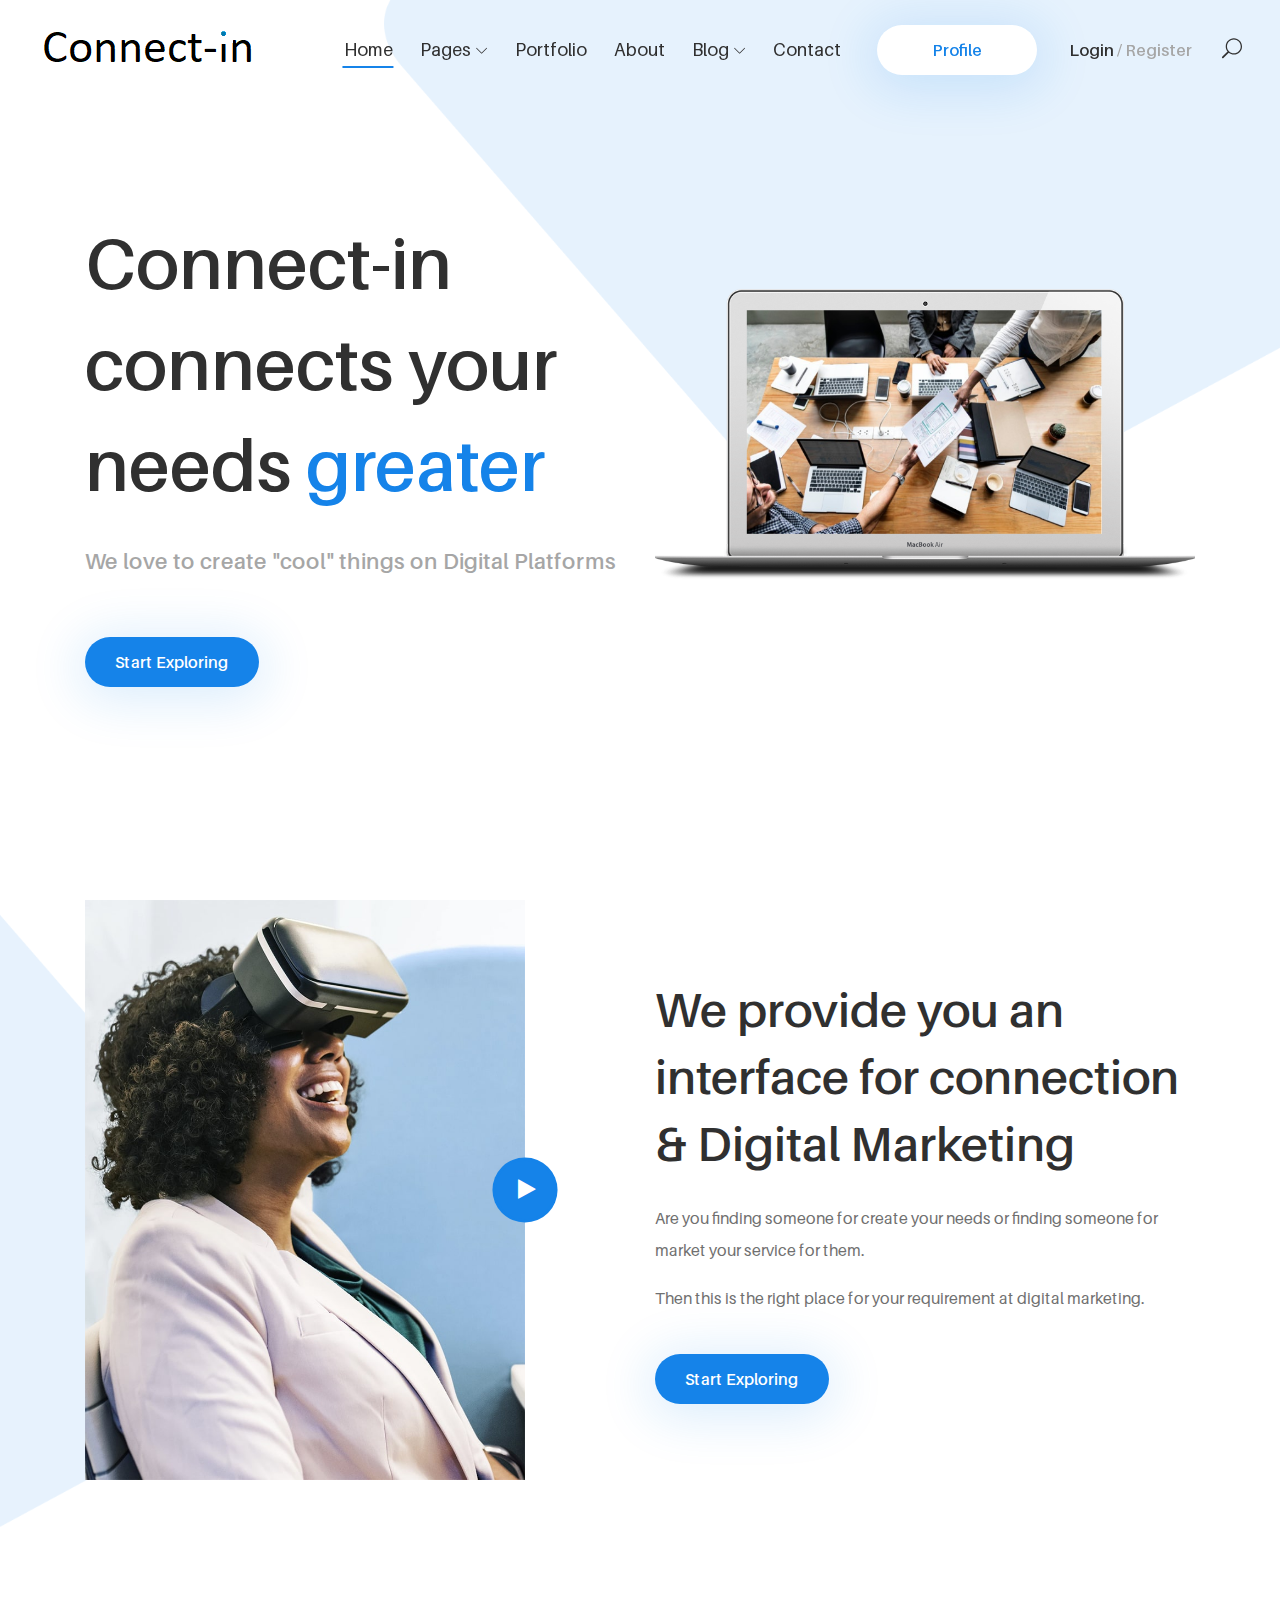
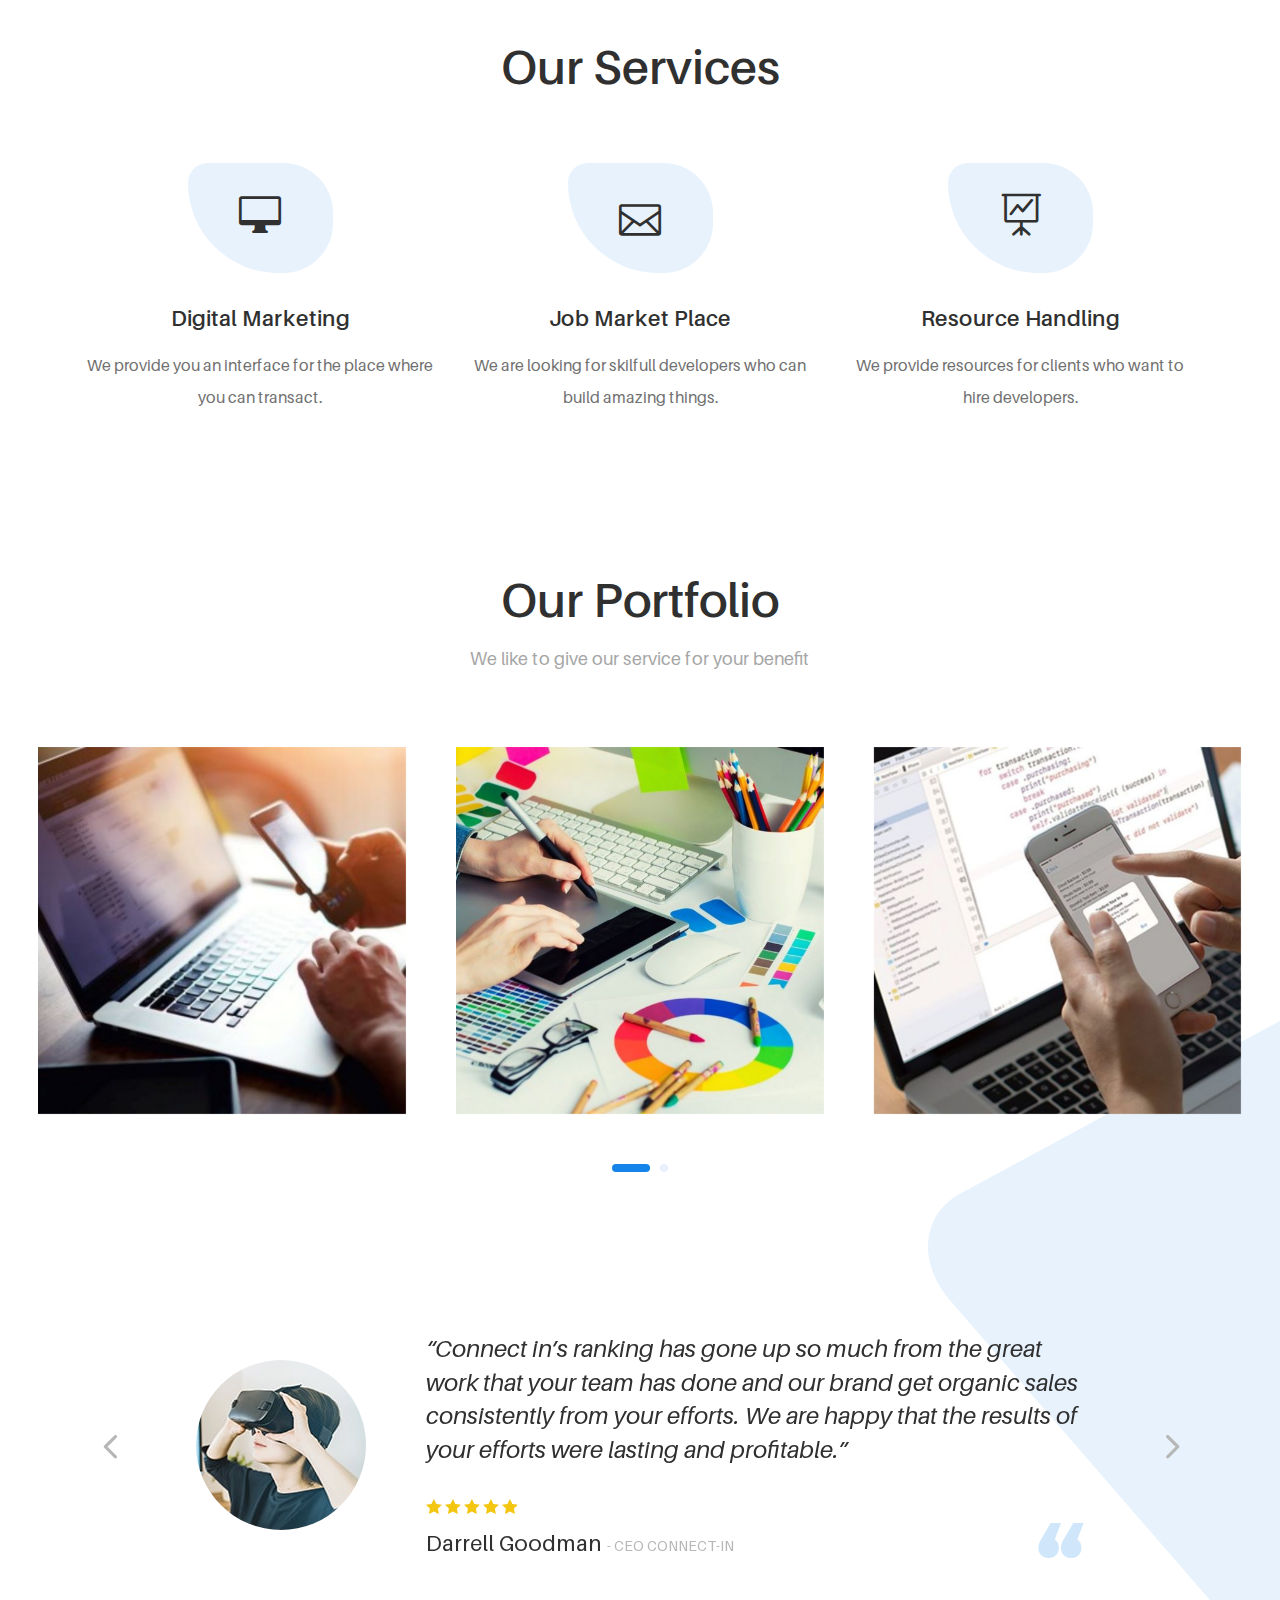
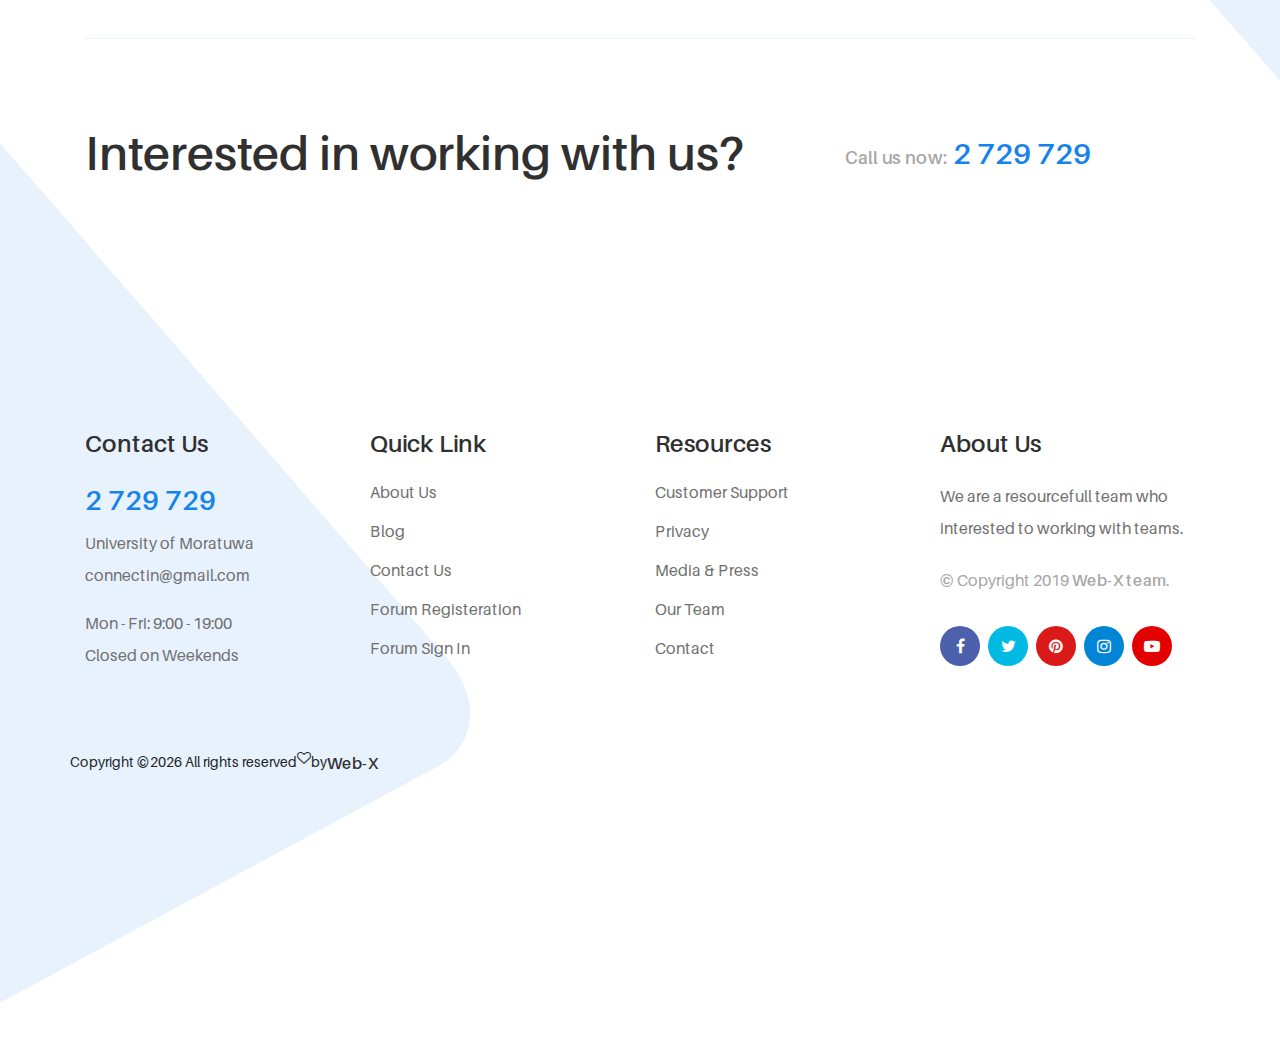
==== index.html @ 5611c695 "change the link to go to profile" ====
<!DOCTYPE html>
<html lang="en">

<head>
    <meta charset="UTF-8">
    <meta name="description" content="uza - Model Agency HTML5 Template">
    <meta http-equiv="X-UA-Compatible" content="IE=edge">
    <meta name="viewport" content="width=device-width, initial-scale=1, shrink-to-fit=no">

    <!-- Title -->
    <title>Web-X project</title>

    <!-- Favicon -->
    <link rel="icon" href="./img/core-img/favicon.ico">

    <!-- Core Stylesheet -->
    <link rel="stylesheet" href="style.css">

</head>

<body>
    <!-- Preloader -->
    <div id="preloader">
        <div class="wrapper">
            <div class="cssload-loader"></div>
        </div>
    </div>

    <!-- ***** Top Search Area Start ***** -->
    <div class="top-search-area">
        <!-- Search Modal -->
        <div class="modal fade" id="searchModal" tabindex="-1" role="dialog" aria-hidden="true">
            <div class="modal-dialog modal-dialog-centered" role="document">
                <div class="modal-content">
                    <div class="modal-body">
                        <!-- Close Button -->
                        <button type="button" class="btn close-btn" data-dismiss="modal"><i class="fa fa-times"></i></button>
                        <!-- Form -->
                        <form action="index.html" method="post">
                            <input type="search" name="top-search-bar" class="form-control" placeholder="Search and hit enter...">
                            <button type="submit">Search</button>
                        </form>
                    </div>
                </div>
            </div>
        </div>
    </div>
    <!-- ***** Top Search Area End ***** -->

    <!-- ***** Header Area Start ***** -->
    <header class="header-area">
        <!-- Main Header Start -->
        <div class="main-header-area">
            <div class="classy-nav-container breakpoint-off">
                <!-- Classy Menu -->
                <nav class="classy-navbar justify-content-between" id="uzaNav">

                    <!-- Logo -->
                    <a class="nav-brand" href="index.html"><img src="./img/core-img/logo.png" alt=""></a>

                    <!-- Navbar Toggler -->
                    <div class="classy-navbar-toggler">
                        <span class="navbarToggler"><span></span><span></span><span></span></span>
                    </div>

                    <!-- Menu -->
                    <div class="classy-menu">
                        <!-- Menu Close Button -->
                        <div class="classycloseIcon">
                            <div class="cross-wrap"><span class="top"></span><span class="bottom"></span></div>
                        </div>

                        <!-- Nav Start -->
                        <div class="classynav">
                            <ul id="nav">
                                <li class="current-item"><a href="./index.html">Home</a></li>
                                <li><a href="#">Pages</a>
                                    <ul class="dropdown">
                                        <li><a href="./index.html">- Home</a></li>
                                        <li><a href="./start exploring.html">- Start Exploring</a></li>
                                        <li><a href="./about.html">- About</a></li>
                                        <li><a href="./services.html">- Services</a></li>
                                        <li><a href="./portfolio.html">- Portfolio</a></li>
                                        <li><a href="./portfolio-single.html">- Single Portfolio</a></li>
                                        <li><a href="./blog.html">- Blog</a></li>
                                        <li><a href="./single-blog.html">- Blog Details</a></li>
                                        <li><a href="./contact.html">- Contact</a></li>
                                        <li><a href="#">- Dropdown</a>
                                            <ul class="dropdown">
                                                <li><a href="#">- Dropdown Item</a></li>
                                                <li><a href="#">- Dropdown Item</a>
                                                    <ul class="dropdown">
                                                        <li><a href="#">- Even Dropdown</a></li>
                                                        <li><a href="#">- Even Dropdown</a></li>
                                                        <li><a href="#">- Even Dropdown</a></li>
                                                        <li><a href="#">- Even Dropdown</a></li>
                                                    </ul>
                                                </li>
                                                <li><a href="#">- Dropdown Item</a></li>
                                                <li><a href="#">- Dropdown Item</a></li>
                                            </ul>
                                        </li>
                                    </ul>
                                </li>
                                <li><a href="./portfolio.html">Portfolio</a></li>
                                <li><a href="./about.html">About</a></li>
                                <li><a href="#">Blog</a>
                                    <ul class="dropdown">
                                        <li><a href="./blog.html">- Blog</a></li>
                                        <li><a href="./single-blog.html">- Blog Details</a></li>
                                    </ul>
                                </li>
                                <li><a href="./contact.html">Contact</a></li>
                            </ul>

                            <!-- Get A Quote -->
                            <div class="get-a-quote ml-4 mr-3">
                                <a href="./profile-master/index.html" class="btn uza-btn">Profile </a>
                            </div>

                            <!-- Login / Register -->
                            <div class="login-register-btn mx-3">
                                <a href="register.html">Login <span>/ Register</span></a>
                            </div>

                            <!-- Search Icon -->
                            <div class="search-icon" data-toggle="modal" data-target="#searchModal">
                                <i class="icon_search"></i>
                            </div>
                        </div>
                        <!-- Nav End -->

                    </div>
                </nav>
            </div>
        </div>
    </header>
    <!-- ***** Header Area End ***** -->

    <!-- ***** Welcome Area Start ***** -->
    <section class="welcome-area">
        <div class="welcome-slides owl-carousel">

            <!-- Single Welcome Slide -->
            <div class="single-welcome-slide">
                <!-- Background Curve -->
                <div class="background-curve">
                    <img src="./img/core-img/curve-1.png" alt="">
                </div>

                <!-- Welcome Content -->
                <div class="welcome-content h-100">
                    <div class="container h-100">
                        <div class="row h-100 align-items-center">
                            <!-- Welcome Text -->
                            <div class="col-12 col-md-6">
                                <div class="welcome-text">
                                    <h2 data-animation="fadeInUp" data-delay="100ms">Connect-in connects your <br> needs <span>greater</span></h2>
                                    <h5 data-animation="fadeInUp" data-delay="400ms">We love to create "cool" things on Digital Platforms</h5>
                                    <a href="start exploring.html" class="btn uza-btn btn-2" data-animation="fadeInUp" data-delay="700ms">Start Exploring</a>
                                </div>
                            </div>
                            <!-- Welcome Thumbnail -->
                            <div class="col-12 col-md-6">
                                <div class="welcome-thumbnail">
                                    <img src="./img/bg-img/myfirst.png" alt="" data-animation="slideInRight" data-delay="400ms">
                                </div>
                            </div>
                        </div>
                    </div>
                </div>
            </div>

            <!-- Single Welcome Slide -->
            <div class="single-welcome-slide">
                <!-- Background Curve -->
                <div class="background-curve">
                    <img src="./img/core-img/curve-1.png" alt="">
                </div>

                <!-- Welcome Content -->
                <div class="welcome-content h-100">
                    <div class="container h-100">
                        <div class="row h-100 align-items-center">
                            <!-- Welcome Text -->
                            <div class="col-12 col-md-6">
                                <div class="welcome-text">
                                    <h2 data-animation="fadeInUp" data-delay="100ms">Connect-in<br> looking for <span>valuable developers</span></h2>
                                    <h5 data-animation="fadeInUp" data-delay="400ms">We love to create "cool" things on Digital Platforms</h5>
                                    <a href="start exploring.html" class="btn uza-btn btn-2" data-animation="fadeInUp" data-delay="700ms">Start Exploring</a>
                                </div>
                            </div>
                            <!-- Welcome Thumbnail -->
                            <div class="col-12 col-md-6">
                                <div class="welcome-thumbnail">
                                    <img src="./img/bg-img/mysecond.png" alt="" data-animation="slideInRight" data-delay="400ms">
                                </div>
                            </div>
                        </div>
                    </div>
                </div>
            </div>

            <!-- Single Welcome Slide -->
            <div class="single-welcome-slide">
                <!-- Background Curve -->
                <div class="background-curve">
                    <img src="./img/core-img/curve-1.png" alt="">
                </div>

                <!-- Welcome Content -->
                <div class="welcome-content h-100">
                    <div class="container h-100">
                        <div class="row h-100 align-items-center">
                            <!-- Welcome Text -->
                            <div class="col-12 col-md-6">
                                <div class="welcome-text">
                                    <h2 data-animation="fadeInUp" data-delay="100ms">Connect-in<br> help to <span>clients intentionally</span></h2>
                                    <h5 data-animation="fadeInUp" data-delay="400ms">We love to create "cool" things on Digital Platforms</h5>
                                    <a href="start exploring.html" class="btn uza-btn btn-2" data-animation="fadeInUp" data-delay="700ms">Start Exploring</a>
                                </div>
                            </div>
                            <!-- Welcome Thumbnail -->
                            <div class="col-12 col-md-6">
                                <div class="welcome-thumbnail">
                                    <img src="./img/bg-img/mythird.png" alt="" data-animation="slideInRight" data-delay="400ms">
                                </div>
                            </div>
                        </div>
                    </div>
                </div>
            </div>

        </div>
    </section>
    <!-- ***** Welcome Area End ***** -->

    <!-- ***** About Us Area Start ***** -->
    <section class="uza-about-us-area">
        <div class="container">
            <div class="row align-items-center">

                <!-- About Thumbnail -->
                <div class="col-12 col-md-6">
                    <div class="about-us-thumbnail mb-80">
                        <img src="./img/bg-img/2.jpg" alt="">
                        <!-- Video Area -->
                        <div class="uza-video-area hi-icon-effect-8">
                            <a href="https://www.youtube.com/watch?v=sSakBz_eYzQ" class="hi-icon video-play-btn"><i class="fa fa-play" aria-hidden="true"></i></a>
                        </div>
                    </div>
                </div>

                <!-- About Us Content -->
                <div class="col-12 col-md-6">
                    <div class="about-us-content mb-80">
                        <h2>We provide you an interface for connection &amp; Digital Marketing</h2>
                        <p>Are you finding someone for create your needs or finding someone for market your service for them.</p>
                        <p>Then this is the right place for your requirement at digital marketing.</p>
                        <a href="start exploring.html" class="btn uza-btn btn-2 mt-4">Start Exploring</a>
                    </div>
                </div>
            </div>
        </div>

        <!-- About Background Pattern -->
        <div class="about-bg-pattern">
            <img src="./img/core-img/curve-2.png" alt="">
        </div>
    </section>
    <!-- ***** About Us Area End ***** -->

    <!-- ***** Services Area Start ***** -->
    <section class="uza-services-area section-padding-80-0">
        <div class="container">
            <div class="row">
                <!-- Section Heading -->
                <div class="col-12">
                    <div class="section-heading text-center">
                        <h2>Our Services</h2>
                    </div>
                </div>
            </div>

            <div class="row">

                <!-- Single Service Area -->
                <div class="col-12 col-lg-4">
                    <div class="single-service-area mb-80">
                        <!-- Service Icon -->
                        <div class="service-icon">
                            <i class="icon_desktop"></i>
                        </div>
                        <h5>Digital Marketing</h5>
                        <p>We provide you an interface for the place where you can transact.</p>
                    </div>
                </div>

                <!-- Single Service Area -->
                <div class="col-12 col-lg-4">
                    <div class="single-service-area mb-80">
                        <!-- Service Icon -->
                        <div class="service-icon">
                            <i class="icon_mail_alt"></i>
                        </div>
                        <h5>Job Market Place</h5>
                        <p>We are looking for skilfull developers who can build amazing things.</p>
                    </div>
                </div>

                <!-- Single Service Area -->
                <div class="col-12 col-lg-4">
                    <div class="single-service-area mb-80">
                        <!-- Service Icon -->
                        <div class="service-icon">
                            <i class="icon_easel"></i>
                        </div>
                        <h5>Resource Handling</h5>
                        <p>We provide resources for clients who want to hire developers.</p>
                    </div>
                </div>

            </div>
        </div>
    </section>
    <!-- ***** Services Area End ***** -->

    <!-- ***** Portfolio Area Start ***** -->
    <section class="uza-portfolio-area section-padding-80">
        <div class="container">
            <div class="row">
                <!-- Section Heading -->
                <div class="col-12">
                    <div class="section-heading text-center">
                        <h2>Our Portfolio</h2>
                        <p>We like to give our service for your benefit</p>
                        <!--p>We stay on top of our industry by being experts in yours.</p-->
                    </div>
                </div>
            </div>
        </div>

        <div class="container-fluid">
            <div class="row">
                <!-- Portfolio Slides -->
                <div class="portfolio-sildes owl-carousel">

                    <!-- Single Portfolio Slide -->
                    <div class="single-portfolio-slide">
                        <img src="./img/bg-img/Android.jpg" alt="">
                        <!-- Overlay Effect -->
                        <div class="overlay-effect">
                            <h4>Android Developing</h4>
                            <p>We are finding for best of the Android Developers to market their ability.</p>
                        </div>
                        <!-- View More -->
                        <div class="view-more-btn">
                            <a href="#" data-toggle="tooltip" data-placement="top" title="view more"><i class="arrow_right"></i></a>
                        </div>
                    </div>

                    <!-- Single Portfolio Slide -->
                    <div class="single-portfolio-slide">
                        <img src="./img/bg-img/Graphic design.jpg" alt="">
                        <!-- Overlay Effect -->
                        <div class="overlay-effect">
                            <h4>Graphic Designing</h4>
                            <p>We are finding for best of the Graphic Designers to market their ability.</p>
                        </div>
                        <!-- View More -->
                        <div class="view-more-btn">
                            <a href="#" data-toggle="tooltip" data-placement="top" title="view more"><i class="arrow_right"></i></a>
                        </div>
                    </div>

                    <!-- Single Portfolio Slide -->
                    <div class="single-portfolio-slide">
                        <img src="./img/bg-img/iOS.jpg" alt="">
                        <!-- Overlay Effect -->
                        <div class="overlay-effect">
                            <h4>iOS Developing</h4>
                            <p>We are finding for best of the iOS Developers to market their ability.</p>
                        </div>
                        <!-- View More -->
                        <div class="view-more-btn">
                            <a href="#" data-toggle="tooltip" data-placement="top" title="view more"><i class="arrow_right"></i></a>
                        </div>
                    </div>

                    <!-- Single Portfolio Slide -->
                    <div class="single-portfolio-slide">
                        <img src="./img/bg-img/Website developing.jpg" alt="">
                        <!-- Overlay Effect -->
                        <div class="overlay-effect">
                            <h4>Website Developing</h4>
                            <p>We are finding for best of the Website Developers to market their ability.</p>
                        </div>
                        <!-- View More -->
                        <div class="view-more-btn">
                            <a href="#" data-toggle="tooltip" data-placement="top" title="view more"><i class="arrow_right"></i></a>
                        </div>
                    </div>

                    <!-- Single Portfolio Slide -->
                    <div class="single-portfolio-slide">
                        <img src="./img/bg-img/Video editing.jpg" alt="">
                        <!-- Overlay Effect -->
                        <div class="overlay-effect">
                            <h4>Video Editing</h4>
                            <p>We are finding for best of the Video Editors to market their ability.</p>
                        </div>
                        <!-- View More -->
                        <div class="view-more-btn">
                            <a href="#" data-toggle="tooltip" data-placement="top" title="view more"><i class="arrow_right"></i></a>
                        </div>
                    </div>

                </div>
            </div>
        </div>

        <!-- Client Feedback Area Start -->
        <div class="clients-feedback-area mt-80 section-padding-80 clearfix">
            <div class="container">
                <div class="row">
                    <div class="col-12">
                        <!-- Testimonial Slides -->
                        <div class="testimonial-slides owl-carousel">

                            <!-- Single Testimonial Slide -->
                            <div class="single-testimonial-slide d-flex align-items-center">
                                <!-- Testimonial Thumbnail -->
                                <div class="testimonial-thumbnail">
                                    <img src="./img/bg-img/7.jpg" alt="">
                                </div>
                                <!-- Testimonial Content -->
                                <div class="testimonial-content">
                                    <h4>“Connect in’s ranking has gone up so much from the great work that your team has done and our brand get organic sales consistently from your efforts. We are happy that the results of your efforts were lasting and profitable.”</h4>
                                    <!-- Ratings -->
                                    <div class="ratings">
                                        <i class="icon_star"></i>
                                        <i class="icon_star"></i>
                                        <i class="icon_star"></i>
                                        <i class="icon_star"></i>
                                        <i class="icon_star"></i>
                                    </div>
                                    <!-- Author Info -->
                                    <div class="author-info">
                                        <h5>Darrell Goodman <span>- CEO Connect-in</span></h5>
                                    </div>
                                    <!-- Quote Icon -->
                                    <div class="quote-icon"><img src="img/core-img/quote.png" alt=""></div>
                                </div>
                            </div>

                            <!-- Single Testimonial Slide -->
                            <div class="single-testimonial-slide d-flex align-items-center">
                                <!-- Testimonial Thumbnail -->
                                <div class="testimonial-thumbnail">
                                    <img src="./img/bg-img/23.jpg" alt="">
                                </div>
                                <!-- Testimonial Content -->
                                <div class="testimonial-content">
                                    <h4>“Connect in’s ranking has gone up so much from the great work that your team has done and our brand get organic sales consistently from your efforts. We are happy that the results of your efforts were lasting and profitable.”</h4>
                                    <!-- Ratings -->
                                    <div class="ratings">
                                        <i class="icon_star"></i>
                                        <i class="icon_star"></i>
                                        <i class="icon_star"></i>
                                        <i class="icon_star"></i>
                                        <i class="icon_star"></i>
                                    </div>
                                    <!-- Author Info -->
                                    <div class="author-info">
                                        <h5>Darrell Goodman <span>- CEO Connect-in</span></h5>
                                    </div>
                                    <!-- Quote Icon -->
                                    <div class="quote-icon"><img src="img/core-img/quote.png" alt=""></div>
                                </div>
                            </div>

                            <!-- Single Testimonial Slide -->
                            <div class="single-testimonial-slide d-flex align-items-center">
                                <!-- Testimonial Thumbnail -->
                                <div class="testimonial-thumbnail">
                                    <img src="./img/bg-img/24.jpg" alt="">
                                </div>
                                <!-- Testimonial Content -->
                                <div class="testimonial-content">
                                    <h4>“Connect in’s ranking has gone up so much from the great work that your team has done and our brand get organic sales consistently from your efforts. We are happy that the results of your efforts were lasting and profitable.”</h4>
                                    <!-- Ratings -->
                                    <div class="ratings">
                                        <i class="icon_star"></i>
                                        <i class="icon_star"></i>
                                        <i class="icon_star"></i>
                                        <i class="icon_star"></i>
                                        <i class="icon_star"></i>
                                    </div>
                                    <!-- Author Info -->
                                    <div class="author-info">
                                        <h5>Darrell Goodman <span>- CEO Connect-in</span></h5>
                                    </div>
                                    <!-- Quote Icon -->
                                    <div class="quote-icon"><img src="img/core-img/quote.png" alt=""></div>
                                </div>
                            </div>

                        </div>
                    </div>
                </div>
            </div>
        </div>
        <!-- Client Feedback Area End -->

        <!-- Border -->
        <div class="container">
            <div class="border-line"></div>
        </div>

        <!-- Background Curve -->
        <div class="portfolio-bg-curve">
            <img src="./img/core-img/curve-3.png" alt="">
        </div>
    </section>
    <!-- ***** Portfolio Area End ***** -->

    <!-- ***** Blog Area Start ***** -->
    <section class="uza-blog-area">
        <!-- Background Curve -->
        <div class="blog-bg-curve">
            <img src="./img/core-img/curve-4.png" alt="">
        </div>

        <!-- CTA Area Start -->
        <div class="uza-cta-area section-padding-0-80">
            <div class="container">
                <div class="row align-items-center">
                    <div class="col-12 col-lg-8">
                        <div class="cta-content mb-80">
                            <h2>Interested in working with us?</h2>
                            <!--h6>Hit the button below or give us a call!</h6-->
                        </div>
                    </div>

                    <div class="col-12 col-lg-4">
                        <div class="cta-content mb-80">
                            <div class="call-now-btn">
                                <a href="#"><span>Call us now:</span> 2 729 729</a>
                            </div>
                        </div>
                    </div>
                </div>
            </div>
        </div>
        <!-- CTA Area End -->

        <!--div class="container">
            <div class="row"-->
                <!-- Section Heading -->
                <!--div class="col-12">
                    <div class="section-heading text-center">
                        <h2>Our Latest Blogs</h2-->
                        <!--p>Hit the button below or give us a call!</p-->
                    <!--/div>
                </div>
            </div>

            <div class="row"-->

                <!-- Single Blog Post -->
                <!--div class="col-12 col-lg-4">
                    <div class="single-blog-post bg-img mb-80" style="background-image: url(./img/bg-img/8.jpg);"-->
                        <!-- Post Content -->
                        <!--div class="post-content">
                            <span class="post-date"><span>23</span> August, 2018</span>
                            <a href="#" class="post-title">SEO: The Movie By Ignite Visibility</a>
                            <p>Lorem ipsum dolor sit amet, consetetur sadipscing esed diam nonumy eirmod tempor invidunt ut</p>
                            <a href="#" class="read-more-btn">Read More <i class="arrow_carrot-2right"></i></a>
                        </div>
                    </div>
                </div-->

                <!-- Single Blog Post -->
                <!--div class="col-12 col-lg-4">
                    <div class="single-blog-post bg-img mb-80" style="background-image: url(./img/bg-img/9.jpg);"-->
                        <!-- Post Content -->
                        <!--div class="post-content">
                            <span class="post-date"><span>13</span> December, 2018</span>
                            <a href="#" class="post-title">What Curling Irons Are The Best Ones</a>
                            <p>Lorem ipsum dolor sit amet, consetetur sadipscing esed diam nonumy eirmod tempor invidunt ut</p>
                            <a href="#" class="read-more-btn">Read More <i class="arrow_carrot-2right"></i></a>
                        </div>
                    </div>
                </div-->

                <!-- Single Blog Post -->
                <!--div class="col-12 col-lg-4">
                    <div class="single-blog-post bg-img mb-80" style="background-image: url(./img/bg-img/10.jpg);"-->
                        <!-- Post Content -->
                        <!--div class="post-content">
                            <span class="post-date"><span>08</span> July, 2018</span>
                            <a href="#" class="post-title">Amazon REV Workshop: Road to Seattle</a>
                            <p>Lorem ipsum dolor sit amet, consetetur sadipscing esed diam nonumy eirmod tempor invidunt ut</p>
                            <a href="#" class="read-more-btn">Read More <i class="arrow_carrot-2right"></i></a>
                        </div>
                    </div>
                </div>

            </div>
        </div>
    </section-->
    <!-- ***** Blog Area End ***** -->

    <!-- ***** Newsletter Area Start ***** -->
    <!--section class="uza-newsletter-area">
        <div class="container">
            <div class="row align-items-center justify-content-between"-->
                <!-- Newsletter Content -->
                <!--div class="col-12 col-md-6 col-lg-6">
                    <div class="nl-content mb-80">
                        <h2>Subscribe to our Newsletter</h2>
                        <p>Subscribe our newsletter gor get notification about new updates, etc...</p>
                    </div>
                </div-->
                <!-- Newsletter Form -->
                <!--div class="col-12 col-md-6 col-lg-5">
                    <div class="nl-form mb-80">
                        <form action="#" method="post">
                            <input type="email" name="nl-email" value="" placeholder="Your Email">
                            <button type="submit">Subscribe</button>
                        </form>
                    </div>
                </div>
            </div-->
            <!-- Border Bottom -->
            <!--div class="border-line"></div>
        </div>
    </section-->
    <!-- ***** Newsletter Area End ***** -->

    <!-- ***** Footer Area Start ***** -->
    <footer class="footer-area section-padding-80-0">
        <div class="container">
            <div class="row justify-content-between">

                <!-- Single Footer Widget -->
                <div class="col-12 col-sm-6 col-lg-3">
                    <div class="single-footer-widget mb-80">
                        <!-- Widget Title -->
                        <h4 class="widget-title">Contact Us</h4>

                        <!-- Footer Content -->
                        <div class="footer-content mb-15">
                            <h3>2 729 729</h3>
                            <p>University of Moratuwa <br> connectin@gmail.com</p>
                        </div>
                        <p class="mb-0">Mon - Fri: 9:00 - 19:00 <br>
                            Closed on Weekends</p>
                    </div>
                </div>

                <!-- Single Footer Widget -->
                <div class="col-12 col-sm-6 col-lg-3">
                    <div class="single-footer-widget mb-80">
                        <!-- Widget Title -->
                        <h4 class="widget-title">Quick Link</h4>

                        <!-- Nav -->
                        <nav>
                            <ul class="our-link">
                                <li><a href="about.html">About Us</a></li>
                                <li><a href="blog.html">Blog</a></li>
                                <li><a href="contact.html">Contact Us</a></li>
                                <li><a href="register.html">Forum Registeration</a></li>
                                <li><a href="login.html">Forum Sign In</a></li>
                            </ul>
                        </nav>
                    </div>
                </div>

                <!-- Single Footer Widget -->
                <div class="col-12 col-sm-6 col-lg-3">
                    <div class="single-footer-widget mb-80">
                        <!-- Widget Title -->
                        <h4 class="widget-title">Resources</h4>

                        <!-- Nav -->
                        <nav>
                            <ul class="our-link">
                                <li><a href="#">Customer Support</a></li>
                                <li><a href="#">Privacy</a></li>
                                <li><a href="#">Media &amp; Press</a></li>
                                <li><a href="#">Our Team</a></li>
                                <li><a href="contact.html">Contact</a></li>
                            </ul>
                        </nav>
                    </div>
                </div>

                <!-- Single Footer Widget -->
                <div class="col-12 col-sm-6 col-lg-3">
                    <div class="single-footer-widget mb-80">
                        <!-- Widget Title -->
                        <h4 class="widget-title">About Us</h4>
                        <p>We are a resourcefull team who interested to working with teams.</p>

                        <!-- Copywrite Text -->
                        <div class="copywrite-text mb-30">
                            <p>&copy; Copyright 2019 <a href="#">Web-X team</a>.</p>
                        </div>

                        <!-- Social Info -->
                        <div class="footer-social-info">
                            <a href="#" class="facebook" data-toggle="tooltip" data-placement="top" title="Facebook"><i class="fa fa-facebook"></i></a>
                            <a href="#" class="twitter" data-toggle="tooltip" data-placement="top" title="Twitter"><i class="fa fa-twitter"></i></a>
                            <a href="#" class="pinterest" data-toggle="tooltip" data-placement="top" title="Pinterest"><i class="fa fa-pinterest"></i></a>
                            <a href="#" class="instagram" data-toggle="tooltip" data-placement="top" title="Instagram"><i class="fa fa-instagram"></i></a>
                            <a href="#" class="youtube" data-toggle="tooltip" data-placement="top" title="YouTube"><i class="fa fa-youtube-play"></i></a>
                        </div>
                    </div>
                </div>

            </div>

 <div class="row" style="margin-bottom: 30px;">
                
<!-- Link back to Colorlib can't be removed. Template is licensed under CC BY 3.0. -->
Copyright &copy;<script>document.write(new Date().getFullYear());</script> All rights reserved<i class="fa fa-heart-o" aria-hidden="true"></i> by <a href="https://Web-X.com" target="_blank">Web-X</a>
<!-- Link back to Colorlib can't be removed. Template is licensed under CC BY 3.0. -->
            </div>

        </div>
    </footer>
    <!-- ***** Footer Area End ***** -->

    <!-- ******* All JS Files ******* -->
    <!-- jQuery js -->
    <script src="js/jquery.min.js"></script>
    <!-- Popper js -->
    <script src="js/popper.min.js"></script>
    <!-- Bootstrap js -->
    <script src="js/bootstrap.min.js"></script>
    <!-- All js -->
    <script src="js/uza.bundle.js"></script>
    <!-- Active js -->
    <script src="js/default-assets/active.js"></script>

</body>

</html>
---- style.css ----
/* *********************************************
[Master Stylesheet]

Template Name: Uza - Creative Agency HTML5 Template
Template Author: Colorlib
Template Author URL: http://colorlib.com
Version: 1.0.0
Last Update: Dec 31, 2018

*********************************************

[Tables of CSS Content]

+ body
    - 01.0 Reboot CSS
    - 02.0 Spacing CSS
    - 03.0 Preloader CSS
    - 04.0 Heading CSS
    - 05.0 Backtotop CSS
    - 06.0 Buttons CSS
    - 07.0 Header CSS
    - 08.0 Hero CSS
    - 09.0 Portfolio CSS
    - 10.0 Testimonial CSS
    - 11.0 Newsletter CSS
    - 12.0 About CSS
    - 13.0 Service CSS
    - 14.0 Breadcrumb CSS
    - 15.0 Blog CSS
    - 16.0 CTA CSS
    - 17.0 CFA CSS
    - 18.0 Team CSS
    - 19.0 Footer CSS
    - 20.0 Contact CSS
  ---------------------------------------------
  [Color Codes]

  $heading: #303030; [Heading Color]
  $text: #707070; [Text Color]
  $bg-gray: #e7f2fd; [Gray Background]
  $primary: #1583e9; [Primary Color]
  $white: #ffffff; [White Color]
  $dark: #000000; [Dark Color]
  $border: #ebebeb; [Border Color]
  $hover: #1583e9; [Hover Color]
  $secondary: #a6a6a6; [Secondary Color]

  ---------------------------------------------
  [Font Family: 'HK Grotesk']
--------------------------------------------- */
/* Import Fonts & All CSS */
@import url(fonts/aileron-font-style.css);
@import url(css/bootstrap.min.css);
@import url(css/animate.css);
@import url(css/default-assets/classy-nav.css);
@import url(css/owl.carousel.min.css);
@import url(css/magnific-popup.css);
@import url(css/font-awesome.min.css);
@import url(css/style.css);
/* :: 1.0 Reboot CSS */
* {
  margin: 0;
  padding: 0; }

body {
  font-family: "Aileron";
  font-weight: 400;
  font-size: 14px; }

h1,
h2,
h3,
h4,
h5,
h6 {
  font-family: "Aileron";
  color: #303030;
  line-height: 1.4;
  font-weight: 600; }

a,
a:active,
a:focus,
a:hover {
  font-family: "Aileron";
  color: #303030;
  text-decoration: none;
  -webkit-transition-duration: 500ms;
  -o-transition-duration: 500ms;
  transition-duration: 500ms;
  outline: none;
  font-size: 16px;
  font-weight: 600; }

li {
  list-style: none; }

p {
  line-height: 2;
  color: #707070;
  font-size: 16px;
  font-weight: normal; }

img {
  max-width: 100%;
  height: auto; }

ul {
  margin: 0;
  padding: 0; }
  ul li {
    margin: 0;
    padding: 0; }

.bg-overlay {
  position: relative;
  z-index: 1; }
  .bg-overlay::after {
    position: absolute;
    content: "";
    height: 100%;
    width: 100%;
    top: 0;
    left: 0;
    z-index: -1;
    background-color: rgba(0, 0, 0, 0.5); }

.bg-img {
  background-position: center center;
  background-size: cover;
  background-repeat: no-repeat; }

.jarallax {
  position: relative;
  z-index: 0; }
  .jarallax > .jarallax-img {
    position: absolute;
    object-fit: cover;
    font-family: 'object-fit: cover';
    top: 0;
    left: 0;
    width: 100%;
    height: 100%;
    z-index: -1; }

.mfp-iframe-holder .mfp-close {
  top: 0;
  width: 30px;
  height: 30px;
  background-color: #1583e9;
  text-align: center;
  right: 0;
  padding-right: 0;
  line-height: 32px; }

.bg-transparent {
  background-color: transparent !important; }

.bg-gray {
  background-color: #e7f2fd !important; }

textarea:focus,
input:focus {
  outline: none; }

/* :: 2.0 Spacing CSS */
.mt-15 {
  margin-top: 15px; }

.mt-30 {
  margin-top: 30px; }

.mt-40 {
  margin-top: 40px; }

.mt-50 {
  margin-top: 50px; }

.mt-70 {
  margin-top: 70px; }

.mt-80 {
  margin-top: 80px; }

.mt-100 {
  margin-top: 100px; }

.mt-150 {
  margin-top: 150px; }

.mr-15 {
  margin-right: 15px; }

.mr-30 {
  margin-right: 30px; }

.mr-50 {
  margin-right: 50px; }

.mr-100 {
  margin-right: 100px; }

.mb-15 {
  margin-bottom: 15px; }

.mb-30 {
  margin-bottom: 30px; }

.mb-40 {
  margin-bottom: 40px; }

.mb-50 {
  margin-bottom: 50px; }

.mb-60 {
  margin-bottom: 60px; }

.mb-70 {
  margin-bottom: 70px; }

.mb-80 {
  margin-bottom: 80px; }

.mb-100 {
  margin-bottom: 100px; }

.ml-15 {
  margin-left: 15px; }

.ml-30 {
  margin-left: 30px; }

.ml-50 {
  margin-left: 50px; }

.ml-100 {
  margin-left: 100px; }

.pt-50 {
  padding-top: 50px !important; }

.section-padding-80 {
  padding-top: 80px;
  padding-bottom: 80px; }

.section-padding-0-80 {
  padding-top: 0;
  padding-bottom: 80px; }

.section-padding-80-0 {
  padding-top: 80px;
  padding-bottom: 0; }

/* :: 3.0 Preloader CSS */
#preloader {
  position: fixed;
  width: 100%;
  height: 100%;
  z-index: 99999;
  top: 0;
  left: 0;
  background-color: #1583e9;
  display: -webkit-box;
  display: -ms-flexbox;
  display: flex;
  -webkit-box-align: center;
  -ms-flex-align: center;
  align-items: center;
  -webkit-box-pack: center;
  -ms-flex-pack: center;
  justify-content: center; }

.wrapper {
  margin: auto;
  display: block; }

.cssload-loader {
  width: 49px;
  height: 49px;
  border-radius: 50%;
  display: inline-block;
  position: relative;
  vertical-align: middle;
  background: #ffffff; }

.cssload-loader,
.cssload-loader:after,
.cssload-loader:before {
  animation: 1.15s infinite ease-in-out;
  -o-animation: 1.15s infinite ease-in-out;
  -ms-animation: 1.15s infinite ease-in-out;
  -webkit-animation: 1.15s infinite ease-in-out;
  -moz-animation: 1.15s infinite ease-in-out; }

.cssload-loader:after,
.cssload-loader:before {
  width: 100%;
  height: 100%;
  border-radius: 50%;
  position: absolute;
  top: 0;
  left: 0; }

.cssload-loader {
  animation-name: cssload-loader;
  -o-animation-name: cssload-loader;
  -ms-animation-name: cssload-loader;
  -webkit-animation-name: cssload-loader;
  -moz-animation-name: cssload-loader; }

@keyframes cssload-loader {
  from {
    transform: scale(0);
    opacity: 1; }
  to {
    transform: scale(1);
    opacity: 0; } }
@-o-keyframes cssload-loader {
  from {
    -o-transform: scale(0);
    opacity: 1; }
  to {
    -o-transform: scale(1);
    opacity: 0; } }
@-ms-keyframes cssload-loader {
  from {
    -ms-transform: scale(0);
    opacity: 1; }
  to {
    -ms-transform: scale(1);
    opacity: 0; } }
@-webkit-keyframes cssload-loader {
  from {
    -webkit-transform: scale(0);
    opacity: 1; }
  to {
    -webkit-transform: scale(1);
    opacity: 0; } }
@-moz-keyframes cssload-loader {
  from {
    -moz-transform: scale(0);
    opacity: 1; }
  to {
    -moz-transform: scale(1);
    opacity: 0; } }
/* :: 4.0 Heading CSS */
.section-heading {
  position: relative;
  z-index: 1;
  margin-bottom: 70px; }
  .section-heading h2 {
    font-size: 48px;
    text-transform: capitalize;
    margin-bottom: 0;
    line-height: 1.1; }
    @media only screen and (min-width: 992px) and (max-width: 1199px) {
      .section-heading h2 {
        font-size: 36px; } }
    @media only screen and (min-width: 768px) and (max-width: 991px) {
      .section-heading h2 {
        font-size: 42px; } }
    @media only screen and (max-width: 767px) {
      .section-heading h2 {
        font-size: 30px; } }
  .section-heading p {
    margin-top: 15px;
    font-size: 18px;
    margin-bottom: 0;
    color: #a6a6a6; }

/* :: 5.0 Backtotop CSS */
#scrollUp {
  bottom: 50px;
  font-size: 30px;
  line-height: 45px;
  right: 50px;
  width: 50px;
  background-color: #1583e9;
  color: #ffffff;
  text-align: center;
  height: 50px;
  -webkit-transition-duration: 500ms;
  -o-transition-duration: 500ms;
  transition-duration: 500ms;
  border-radius: 50%;
  -webkit-box-shadow: 0 6px 50px 8px rgba(21, 131, 233, 0.15);
  box-shadow: 0 6px 50px 8px rgba(21, 131, 233, 0.15); }
  #scrollUp:focus, #scrollUp:hover {
    background-color: #000000;
    color: #ffffff; }
  @media only screen and (max-width: 767px) {
    #scrollUp {
      right: 30px;
      bottom: 30px; } }

/* :: 6.0 Buttons CSS */
.uza-btn {
  position: relative;
  z-index: 1;
  min-width: 160px;
  height: 50px;
  line-height: 50px;
  font-size: 16px;
  font-weight: 600;
  display: inline-block;
  padding: 0 30px;
  text-align: center;
  text-transform: capitalize;
  color: #1583e9;
  border: none;
  border-radius: 50px;
  background-color: #ffffff;
  -webkit-transition-duration: 500ms;
  -o-transition-duration: 500ms;
  transition-duration: 500ms;
  -webkit-box-shadow: 0 6px 50px 8px rgba(21, 131, 233, 0.15);
  box-shadow: 0 6px 50px 8px rgba(21, 131, 233, 0.15); }
  .uza-btn:focus, .uza-btn:hover {
    -webkit-box-shadow: 0 6px 50px 8px rgba(21, 131, 233, 0.15);
    box-shadow: 0 6px 50px 8px rgba(21, 131, 233, 0.15);
    background-color: #1583e9;
    color: #ffffff; }
  .uza-btn.btn-2 {
    background-color: #1583e9;
    color: #ffffff; }
    .uza-btn.btn-2:focus, .uza-btn.btn-2:hover {
      background-color: #ffffff;
      color: #1583e9; }
  .uza-btn.btn-3 {
    border: 2px solid #1583e9;
    line-height: 46px; }

.login-register-btn a {
  display: inline-block; }
  .login-register-btn a span {
    -webkit-transition-duration: 500ms;
    -o-transition-duration: 500ms;
    transition-duration: 500ms;
    color: #a6a6a6; }
    .login-register-btn a span:focus, .login-register-btn a span:hover {
      color: #1583e9; }
  .login-register-btn a:focus, .login-register-btn a:hover {
    color: #1583e9; }
  @media only screen and (min-width: 992px) and (max-width: 1199px) {
    .login-register-btn a {
      font-size: 14px; } }

/* :: 7.0 Header CSS */
.header-area {
  position: fixed;
  z-index: 600;
  width: 100%;
  left: 0;
  top: 0;
  -webkit-transition-duration: 500ms;
  -o-transition-duration: 500ms;
  transition-duration: 500ms; }
  @media only screen and (min-width: 768px) and (max-width: 991px) {
    .header-area .main-header-area {
      border-top: 10px solid #303030; } }
  @media only screen and (max-width: 767px) {
    .header-area .main-header-area {
      border-top: 10px solid #303030; } }
  .header-area .main-header-area.sticky {
    -webkit-transition-duration: 500ms;
    -o-transition-duration: 500ms;
    transition-duration: 500ms;
    top: 0;
    width: 100%;
    position: fixed;
    background-color: #e7f2fd;
    -webkit-box-shadow: 0 1px 6px 0 rgba(0, 0, 0, 0.1);
    box-shadow: 0 1px 6px 0 rgba(0, 0, 0, 0.1);
    border-bottom: none;
    left: 0;
    z-index: 650; }
  .header-area .search-icon {
    position: relative;
    z-index: 1;
    margin-left: 14px; }
    @media only screen and (min-width: 768px) and (max-width: 991px) {
      .header-area .search-icon {
        margin-left: 15px;
        margin-top: 20px; } }
    @media only screen and (max-width: 767px) {
      .header-area .search-icon {
        margin-left: 15px;
        margin-top: 20px; } }
    .header-area .search-icon i {
      font-size: 20px;
      color: #303030;
      cursor: pointer; }

.classy-nav-container {
  background-color: transparent;
  padding: 0; }
  @media only screen and (max-width: 767px) {
    .classy-nav-container {
      padding: 0 15px; } }
  .classy-nav-container .classy-navbar {
    height: 100px;
    padding: 0 3%; }
    @media only screen and (min-width: 768px) and (max-width: 991px) {
      .classy-nav-container .classy-navbar {
        height: 70px;
        padding: 0 5%; } }
    @media only screen and (max-width: 767px) {
      .classy-nav-container .classy-navbar {
        height: 70px;
        padding: 0 5%; } }
    @media only screen and (max-width: 767px) {
      .classy-nav-container .classy-navbar .nav-brand {
        max-width: 90px;
        margin-right: 15px; } }
    .classy-nav-container .classy-navbar .classynav ul li a {
      position: relative;
      z-index: 1;
      font-weight: normal;
      font-size: 18px;
      text-transform: capitalize;
      color: #303030; }
      .classy-nav-container .classy-navbar .classynav ul li a:focus, .classy-nav-container .classy-navbar .classynav ul li a:hover {
        color: #1583e9; }
      @media only screen and (min-width: 992px) and (max-width: 1199px) {
        .classy-nav-container .classy-navbar .classynav ul li a {
          font-size: 14px;
          padding: 0 10px; } }
      @media only screen and (min-width: 768px) and (max-width: 991px) {
        .classy-nav-container .classy-navbar .classynav ul li a {
          font-size: 14px; } }
      @media only screen and (max-width: 767px) {
        .classy-nav-container .classy-navbar .classynav ul li a {
          font-size: 14px; } }
    .classy-nav-container .classy-navbar .classynav ul li.cn-dropdown-item ul li a {
      font-size: 16px;
      text-transform: capitalize;
      height: 42px;
      line-height: 42px;
      padding: 0 30px; }
      @media only screen and (min-width: 992px) and (max-width: 1199px) {
        .classy-nav-container .classy-navbar .classynav ul li.cn-dropdown-item ul li a {
          font-size: 14px; } }
      @media only screen and (min-width: 768px) and (max-width: 991px) {
        .classy-nav-container .classy-navbar .classynav ul li.cn-dropdown-item ul li a {
          font-size: 14px; } }
      @media only screen and (max-width: 767px) {
        .classy-nav-container .classy-navbar .classynav ul li.cn-dropdown-item ul li a {
          font-size: 14px; } }
    .classy-nav-container .classy-navbar .classynav ul li.current-item a::after {
      content: '';
      position: absolute;
      width: 70%;
      height: 2px;
      background-color: #1583e9;
      bottom: 0;
      left: 50%;
      -webkit-transform: translateX(-50%);
      -ms-transform: translateX(-50%);
      transform: translateX(-50%);
      z-index: 1; }
      @media only screen and (min-width: 768px) and (max-width: 991px) {
        .classy-nav-container .classy-navbar .classynav ul li.current-item a::after {
          width: 100%;
          height: 1px; } }
      @media only screen and (max-width: 767px) {
        .classy-nav-container .classy-navbar .classynav ul li.current-item a::after {
          width: 100%;
          height: 1px; } }

.classynav ul li.has-down > a::after,
.classynav ul li.has-down.active > a::after,
.classynav ul li.megamenu-item > a::after {
  color: #303030; }

.breakpoint-off .classynav ul li .dropdown {
  width: 210px;
  -webkit-box-shadow: 0 6px 50px 8px rgba(21, 131, 233, 0.15);
  box-shadow: 0 6px 50px 8px rgba(21, 131, 233, 0.15);
  border-radius: 6px; }

.top-search-area .modal-content {
  border: none; }
  .top-search-area .modal-content .modal-body {
    padding: 50px; }
    @media only screen and (max-width: 767px) {
      .top-search-area .modal-content .modal-body {
        padding: 50px 15px; } }
    @media only screen and (min-width: 576px) and (max-width: 767px) {
      .top-search-area .modal-content .modal-body {
        padding: 50px; } }
    .top-search-area .modal-content .modal-body button.close-btn {
      position: absolute;
      top: 15px;
      right: 15px;
      z-index: 10;
      font-size: 14px; }
      .top-search-area .modal-content .modal-body button.close-btn.btn {
        padding: 0;
        background-color: transparent; }
        .top-search-area .modal-content .modal-body button.close-btn.btn:focus, .top-search-area .modal-content .modal-body button.close-btn.btn:hover {
          box-shadow: none;
          color: #1583e9; }
.top-search-area form {
  width: 100%;
  position: relative;
  z-index: 1; }
  .top-search-area form input {
    width: 100%;
    height: 50px;
    border: none;
    box-shadow: 0 0 30px 15px rgba(0, 0, 0, 0.08);
    border-radius: 6px;
    font-size: 12px;
    font-style: italic;
    padding: 0 20px; }
    .top-search-area form input:focus {
      box-shadow: 0 0 30px 15px rgba(0, 0, 0, 0.08); }
  .top-search-area form button {
    position: absolute;
    width: 100px;
    height: 50px;
    top: 0;
    right: 0;
    z-index: 10;
    border-radius: 0 6px 6px 0;
    border: none;
    background-color: #1583e9;
    font-weight: 600;
    font-size: 14px;
    text-transform: uppercase;
    text-align: center;
    color: #ffffff;
    cursor: pointer; }
    @media only screen and (max-width: 767px) {
      .top-search-area form button {
        width: 80px; } }

@media only screen and (min-width: 768px) and (max-width: 991px) {
  .get-a-quote {
    margin: 30px 15px !important; } }
@media only screen and (max-width: 767px) {
  .get-a-quote {
    margin: 30px 15px !important; } }

/* :: 8.0 Hero CSS */
.welcome-slides {
  position: relative;
  z-index: 1;
  overflow: hidden; }

.single-welcome-slide {
  position: relative;
  z-index: 2;
  width: 100%;
  height: 900px;
  background-color: #ffffff; }
  @media only screen and (min-width: 992px) and (max-width: 1199px) {
    .single-welcome-slide {
      height: 750px; } }
  @media only screen and (min-width: 768px) and (max-width: 991px) {
    .single-welcome-slide {
      height: 600px; } }
  @media only screen and (max-width: 767px) {
    .single-welcome-slide {
      height: 900px; } }
  @media only screen and (min-width: 576px) and (max-width: 767px) {
    .single-welcome-slide {
      height: 1000px; } }
  .single-welcome-slide .background-curve {
    position: absolute;
    width: 70%;
    top: 0;
    height: 100%;
    right: 0;
    z-index: -1; }
    .single-welcome-slide .background-curve img {
      width: 100%;
      height: auto;
      background-repeat: no-repeat; }
  .single-welcome-slide .welcome-text {
    position: relative;
    z-index: 1; }
    @media only screen and (max-width: 767px) {
      .single-welcome-slide .welcome-text {
        padding-top: 50px; } }
    .single-welcome-slide .welcome-text h2 {
      font-size: 72px;
      display: block;
      margin-bottom: 30px; }
      @media only screen and (min-width: 992px) and (max-width: 1199px) {
        .single-welcome-slide .welcome-text h2 {
          font-size: 48px; } }
      @media only screen and (min-width: 768px) and (max-width: 991px) {
        .single-welcome-slide .welcome-text h2 {
          font-size: 42px; } }
      @media only screen and (max-width: 767px) {
        .single-welcome-slide .welcome-text h2 {
          font-size: 36px; } }
      @media only screen and (min-width: 576px) and (max-width: 767px) {
        .single-welcome-slide .welcome-text h2 {
          font-size: 42px; } }
      .single-welcome-slide .welcome-text h2 span {
        color: #1583e9; }
    .single-welcome-slide .welcome-text h5 {
      font-size: 22px;
      color: #a6a6a6;
      margin-bottom: 60px;
      display: block; }
      @media only screen and (min-width: 992px) and (max-width: 1199px) {
        .single-welcome-slide .welcome-text h5 {
          font-size: 18px;
          margin-bottom: 40px; } }
      @media only screen and (min-width: 768px) and (max-width: 991px) {
        .single-welcome-slide .welcome-text h5 {
          font-size: 14px;
          margin-bottom: 40px; } }
  @media only screen and (max-width: 767px) {
    .single-welcome-slide .welcome-thumbnail {
      margin-top: -120px; } }

/* :: 09.0 Portfolio CSS */
.uza-portfolio-area {
  position: relative;
  z-index: 1;
  padding-left: 3%;
  padding-right: 3%; }
  .uza-portfolio-area .portfolio-bg-curve {
    position: absolute;
    bottom: 0;
    right: 0;
    z-index: -1;
    height: auto;
    width: auto; }

.single-portfolio-slide {
  position: relative;
  z-index: 1;
  margin-bottom: 50px; }
  .single-portfolio-slide img {
    position: relative;
    z-index: 1;
    width: 100%; }
  .single-portfolio-slide .overlay-effect {
    -webkit-transition-duration: 500ms;
    -o-transition-duration: 500ms;
    transition-duration: 500ms;
    position: absolute;
    width: 100%;
    height: 100%;
    top: 0;
    left: 0;
    z-index: 20;
    background-color: rgba(231, 242, 253, 0.9);
    padding: 40px 30px;
    opacity: 0;
    visibility: hidden; }
    @media only screen and (min-width: 992px) and (max-width: 1199px) {
      .single-portfolio-slide .overlay-effect {
        padding: 30px; } }
    @media only screen and (max-width: 767px) {
      .single-portfolio-slide .overlay-effect {
        padding: 30px; } }
    .single-portfolio-slide .overlay-effect h4 {
      display: block;
      margin-bottom: 15px;
      font-weight: 600; }
      @media only screen and (max-width: 767px) {
        .single-portfolio-slide .overlay-effect h4 {
          margin-bottom: 10px;
          font-size: 20px; } }
    .single-portfolio-slide .overlay-effect p {
      margin-bottom: 0;
      line-height: 1.6; }
      @media only screen and (max-width: 767px) {
        .single-portfolio-slide .overlay-effect p {
          font-size: 14px; } }
  .single-portfolio-slide .view-more-btn a {
    -webkit-transition-duration: 500ms;
    -o-transition-duration: 500ms;
    transition-duration: 500ms;
    width: 60px;
    height: 60px;
    border-radius: 50%;
    background-color: #ffffff;
    display: inline-block;
    position: absolute;
    bottom: 40px;
    right: 0;
    z-index: 100;
    text-align: center;
    line-height: 65px;
    font-size: 24px;
    opacity: 0;
    visibility: hidden; }
    @media only screen and (min-width: 992px) and (max-width: 1199px) {
      .single-portfolio-slide .view-more-btn a {
        bottom: 30px;
        width: 40px;
        height: 40px;
        line-height: 45px; } }
    @media only screen and (max-width: 767px) {
      .single-portfolio-slide .view-more-btn a {
        bottom: 30px;
        width: 40px;
        height: 40px;
        line-height: 45px; } }
    .single-portfolio-slide .view-more-btn a:focus, .single-portfolio-slide .view-more-btn a:hover {
      background-color: #1583e9;
      color: #ffffff; }
  .single-portfolio-slide:focus, .single-portfolio-slide:hover {
    -webkit-box-shadow: 0 6px 50px 8px rgba(21, 131, 233, 0.15);
    box-shadow: 0 6px 50px 8px rgba(21, 131, 233, 0.15); }
    .single-portfolio-slide:focus .overlay-effect, .single-portfolio-slide:hover .overlay-effect {
      opacity: 1;
      visibility: visible; }
    .single-portfolio-slide:focus .view-more-btn a, .single-portfolio-slide:hover .view-more-btn a {
      right: 40px;
      opacity: 1;
      visibility: visible; }
      @media only screen and (min-width: 992px) and (max-width: 1199px) {
        .single-portfolio-slide:focus .view-more-btn a, .single-portfolio-slide:hover .view-more-btn a {
          right: 30px; } }

.portfolio-sildes {
  position: relative;
  z-index: 1; }
  .portfolio-sildes .owl-dots {
    position: relative;
    z-index: 1;
    display: -webkit-box;
    display: -ms-flexbox;
    display: flex;
    -webkit-box-align: center;
    -ms-flex-align: center;
    align-items: center;
    -webkit-box-pack: center;
    -ms-flex-pack: center;
    justify-content: center; }
    .portfolio-sildes .owl-dots .owl-dot {
      -webkit-box-flex: 0;
      -ms-flex: 0 0 8px;
      flex: 0 0 8px;
      max-width: 8px;
      margin: 0 5px;
      width: 8px;
      height: 8px;
      border-radius: 50%;
      background-color: #e7f2fd; }
      .portfolio-sildes .owl-dots .owl-dot.active {
        -webkit-box-flex: 0;
        -ms-flex: 0 0 38px;
        flex: 0 0 38px;
        max-width: 38px;
        width: 38px;
        border-radius: 15px;
        background-color: #1583e9; }

.portfolio-menu {
  position: relative;
  z-index: 1; }
  .portfolio-menu button {
    background-color: transparent;
    padding: 0;
    font-weight: 600;
    color: #a6a6a6;
    font-size: 22px;
    margin: 0 20px; }
    @media only screen and (min-width: 992px) and (max-width: 1199px) {
      .portfolio-menu button {
        font-size: 20px; } }
    @media only screen and (min-width: 768px) and (max-width: 991px) {
      .portfolio-menu button {
        font-size: 18px; } }
    @media only screen and (max-width: 767px) {
      .portfolio-menu button {
        font-size: 16px;
        margin: 0 10px; } }
    @media only screen and (min-width: 480px) and (max-width: 767px) {
      .portfolio-menu button {
        font-size: 14px;
        margin: 0 5px; } }
    .portfolio-menu button.active, .portfolio-menu button:hover {
      color: #303030; }
    .portfolio-menu button:focus {
      box-shadow: none; }

.single-portfolio-item .single-portfolio-slide {
  margin-right: 10px;
  margin-left: 10px; }

.portfolio-details-text {
  position: relative;
  z-index: 1; }
  .portfolio-details-text h2 {
    font-size: 36px; }
    @media only screen and (min-width: 992px) and (max-width: 1199px) {
      .portfolio-details-text h2 {
        font-size: 30px; } }
    @media only screen and (max-width: 767px) {
      .portfolio-details-text h2 {
        font-size: 24px; } }
  .portfolio-details-text h6 {
    font-size: 14px;
    text-transform: uppercase;
    color: #1583e9;
    letter-spacing: 1px;
    margin-bottom: 20px;
    font-weight: 400; }
  .portfolio-details-text p {
    margin-bottom: 0; }

.portfolio-meta h6 {
  color: #707070;
  margin-bottom: 10px;
  font-weight: 400; }
@media only screen and (max-width: 767px) {
  .portfolio-meta {
    margin-top: 50px; } }

.portfolio-social-info p {
  margin-bottom: 0;
  margin-right: 15px; }
.portfolio-social-info a {
  display: inline-block;
  margin-right: 15px;
  font-size: 16px; }
  .portfolio-social-info a:last-child {
    margin-right: 0; }
  .portfolio-social-info a:hover, .portfolio-social-info a:focus {
    color: #1583e9; }

.portfolio-pager {
  position: relative;
  z-index: 1; }
  .portfolio-pager a {
    display: inline-block;
    color: #707070; }
    .portfolio-pager a:nth-child(2) {
      color: #a6a6a6; }
    .portfolio-pager a:hover, .portfolio-pager a:focus {
      color: #1583e9; }
    @media only screen and (max-width: 767px) {
      .portfolio-pager a {
        font-size: 12px; } }
    @media only screen and (min-width: 480px) and (max-width: 767px) {
      .portfolio-pager a {
        font-size: 16px; } }

/* :: 10.0 Testimonial CSS */
.testimonial-slides {
  position: relative;
  z-index: 1;
  padding-left: 10%;
  padding-right: 10%; }
  .testimonial-slides .owl-next,
  .testimonial-slides .owl-prev {
    position: absolute;
    top: 50%;
    width: 50px;
    height: auto;
    margin-top: -25px;
    left: 0;
    z-index: 10;
    line-height: 50px; }
    .testimonial-slides .owl-next i,
    .testimonial-slides .owl-prev i {
      font-size: 50px;
      color: #b7b7b7; }
      .testimonial-slides .owl-next i:hover, .testimonial-slides .owl-next i:focus,
      .testimonial-slides .owl-prev i:hover,
      .testimonial-slides .owl-prev i:focus {
        color: #1583e9; }
  .testimonial-slides .owl-next {
    left: auto;
    right: 0; }

.border-line {
  position: relative;
  z-index: 1;
  width: 100%;
  height: 1px;
  background-color: #e7f2fd; }

.single-testimonial-slide {
  position: relative;
  z-index: 1; }
  @media only screen and (max-width: 767px) {
    .single-testimonial-slide {
      -ms-flex-wrap: wrap;
      flex-wrap: wrap; } }
  .single-testimonial-slide .testimonial-thumbnail {
    -webkit-box-flex: 0;
    -ms-flex: 0 0 170px;
    flex: 0 0 170px;
    max-width: 170px;
    width: 170px;
    height: 170px;
    border-radius: 50%;
    margin-right: 60px; }
    .single-testimonial-slide .testimonial-thumbnail img {
      border-radius: 50%; }
    @media only screen and (min-width: 992px) and (max-width: 1199px) {
      .single-testimonial-slide .testimonial-thumbnail {
        margin-right: 30px; } }
    @media only screen and (max-width: 767px) {
      .single-testimonial-slide .testimonial-thumbnail {
        -webkit-box-flex: 0;
        -ms-flex: 0 0 120px;
        flex: 0 0 120px;
        max-width: 120px;
        width: 120px;
        height: 120px;
        margin-right: 0;
        margin-bottom: 50px; } }
  .single-testimonial-slide .testimonial-content {
    position: relative;
    z-index: 1; }
    .single-testimonial-slide .testimonial-content h4 {
      font-weight: normal;
      font-style: italic;
      margin-bottom: 30px; }
      @media only screen and (min-width: 992px) and (max-width: 1199px) {
        .single-testimonial-slide .testimonial-content h4 {
          font-size: 20px; } }
      @media only screen and (max-width: 767px) {
        .single-testimonial-slide .testimonial-content h4 {
          font-size: 18px; } }
    .single-testimonial-slide .testimonial-content .ratings {
      position: relative;
      z-index: 1;
      display: block;
      margin-bottom: 10px; }
      .single-testimonial-slide .testimonial-content .ratings i {
        font-size: 16px;
        color: #f3c612; }
    .single-testimonial-slide .testimonial-content .author-info h5 {
      font-size: 22px;
      font-weight: 400;
      margin-bottom: 0; }
      @media only screen and (max-width: 767px) {
        .single-testimonial-slide .testimonial-content .author-info h5 {
          font-size: 14px; } }
      .single-testimonial-slide .testimonial-content .author-info h5 span {
        font-size: 14px;
        text-transform: uppercase;
        color: #b7b7b7; }
        @media only screen and (max-width: 767px) {
          .single-testimonial-slide .testimonial-content .author-info h5 span {
            font-size: 12px; } }
    .single-testimonial-slide .testimonial-content .quote-icon {
      position: absolute;
      right: 0;
      bottom: 0;
      z-index: -1; }

/* :: 11.0 Newsletter CSS */
.uza-newsletter-area {
  position: relative;
  z-index: 1; }
  .uza-newsletter-area .border-line {
    width: 100%;
    height: 1px;
    background-color: #e7f2fd; }
  .uza-newsletter-area .nl-content {
    position: relative;
    z-index: 1; }
    .uza-newsletter-area .nl-content h2 {
      font-size: 36px;
      display: block;
      margin-bottom: 0; }
      @media only screen and (min-width: 992px) and (max-width: 1199px) {
        .uza-newsletter-area .nl-content h2 {
          font-size: 30px; } }
      @media only screen and (min-width: 768px) and (max-width: 991px) {
        .uza-newsletter-area .nl-content h2 {
          font-size: 24px; } }
      @media only screen and (max-width: 767px) {
        .uza-newsletter-area .nl-content h2 {
          font-size: 24px; } }
    .uza-newsletter-area .nl-content p {
      margin-bottom: 0; }
      @media only screen and (min-width: 992px) and (max-width: 1199px) {
        .uza-newsletter-area .nl-content p {
          font-size: 14px; } }
      @media only screen and (min-width: 768px) and (max-width: 991px) {
        .uza-newsletter-area .nl-content p {
          font-size: 12px; } }
  .uza-newsletter-area .nl-form form {
    position: relative;
    z-index: 1; }
    .uza-newsletter-area .nl-form form input {
      width: 100%;
      height: 50px;
      border-radius: 50px;
      background-color: #e7f2fd;
      border: none;
      font-size: 16px;
      padding: 0 30px; }
    .uza-newsletter-area .nl-form form button {
      -webkit-transition-duration: 500ms;
      -o-transition-duration: 500ms;
      transition-duration: 500ms;
      position: absolute;
      padding: 0 30px;
      border-radius: 0 50px 50px 0;
      background-color: #1583e9;
      font-size: 16px;
      color: #ffffff;
      height: 50px;
      top: 0;
      right: 0;
      border: none;
      cursor: pointer; }
      @media only screen and (min-width: 768px) and (max-width: 991px) {
        .uza-newsletter-area .nl-form form button {
          padding: 0 20px; } }
      @media only screen and (max-width: 767px) {
        .uza-newsletter-area .nl-form form button {
          padding: 0 20px; } }
      .uza-newsletter-area .nl-form form button:hover, .uza-newsletter-area .nl-form form button:focus {
        background-color: #303030; }

/* :: 12.0 About CSS */
.about-us-content {
  position: relative;
  z-index: 1; }
  .about-us-content h2 {
    font-size: 48px;
    display: block;
    margin-bottom: 25px; }
    @media only screen and (min-width: 992px) and (max-width: 1199px) {
      .about-us-content h2 {
        font-size: 36px; } }
    @media only screen and (min-width: 768px) and (max-width: 991px) {
      .about-us-content h2 {
        font-size: 30px; } }
    @media only screen and (max-width: 767px) {
      .about-us-content h2 {
        font-size: 30px; } }

.about-us-thumbnail {
  position: relative;
  z-index: 1;
  width: 100%;
  padding-right: 100px; }
  .about-us-thumbnail img {
    width: 100%; }
  @media only screen and (min-width: 768px) and (max-width: 991px) {
    .about-us-thumbnail {
      padding-right: 0; } }
  @media only screen and (max-width: 767px) {
    .about-us-thumbnail {
      padding-right: 0; } }

.uza-video-area {
  position: absolute;
  top: 50%;
  right: 65px;
  z-index: 99;
  -webkit-transform: translateY(-50%);
  -ms-transform: translateY(-50%);
  transform: translateY(-50%); }
  @media only screen and (min-width: 768px) and (max-width: 991px) {
    .uza-video-area {
      right: auto;
      left: 50%;
      -webkit-transform: translate(-50%, -50%);
      -ms-transform: translate(-50%, -50%);
      transform: translate(-50%, -50%); } }
  @media only screen and (max-width: 767px) {
    .uza-video-area {
      right: auto;
      left: 50%;
      -webkit-transform: translate(-50%, -50%);
      -ms-transform: translate(-50%, -50%);
      transform: translate(-50%, -50%); } }
  .uza-video-area .video-play-btn {
    display: inline-block;
    border-radius: 50%;
    width: 70px;
    height: 70px;
    background-color: #1583e9;
    color: #ffffff;
    line-height: 70px;
    text-align: center;
    font-size: 24px; }
    .uza-video-area .video-play-btn i {
      padding-left: 5px; }
    .uza-video-area .video-play-btn:focus, .uza-video-area .video-play-btn:hover {
      box-shadow: none;
      background-color: #1583e9; }

.uza-about-us-area {
  position: relative;
  z-index: 1; }
  .uza-about-us-area .about-bg-pattern {
    position: absolute;
    width: 40%;
    left: 0;
    bottom: 0;
    z-index: -1;
    height: 100%; }
    .uza-about-us-area .about-bg-pattern img {
      height: 100%;
      width: auto; }

.uza-video-area .video-play-btn {
  -webkit-transform: scale(0.93);
  -ms-transform: scale(0.93);
  transform: scale(0.93); }
  .uza-video-area .video-play-btn:after {
    position: absolute;
    width: 100%;
    height: 100%;
    border-radius: 50%;
    content: '';
    -webkit-box-sizing: content-box;
    -moz-box-sizing: content-box;
    box-sizing: content-box;
    top: 0;
    left: 0;
    padding: 0;
    z-index: -1;
    box-shadow: 0 0 0 2px #1583e9;
    opacity: 1;
    -webkit-transform: scale(0.9);
    -ms-transform: scale(0.9);
    transform: scale(0.9);
    -webkit-animation: sonarEffect 1.3s ease-out 75ms infinite;
    animation: sonarEffect 1.3s ease-out 75ms infinite; }

@-webkit-keyframes sonarEffect {
  0% {
    opacity: 0.3; }
  40% {
    opacity: 0.5;
    box-shadow: 0 0 0 2px rgba(255, 255, 255, 0.1), 0 0 10px 10px #3851bc, 0 0 0 10px rgba(255, 255, 255, 0.5); }
  100% {
    box-shadow: 0 0 0 2px rgba(255, 255, 255, 0.1), 0 0 10px 10px #3851bc, 0 0 0 10px rgba(255, 255, 255, 0.5);
    transform: scale(1.5);
    opacity: 0; } }
@-moz-keyframes sonarEffect {
  0% {
    opacity: 0.3; }
  40% {
    opacity: 0.5;
    box-shadow: 0 0 0 2px rgba(255, 255, 255, 0.1), 0 0 10px 10px #3851bc, 0 0 0 10px rgba(255, 255, 255, 0.5); }
  100% {
    box-shadow: 0 0 0 2px rgba(255, 255, 255, 0.1), 0 0 10px 10px #3851bc, 0 0 0 10px rgba(255, 255, 255, 0.5);
    transform: scale(1.5);
    opacity: 0; } }
@keyframes sonarEffect {
  0% {
    opacity: 0.3; }
  40% {
    opacity: 0.5;
    box-shadow: 0 0 0 2px rgba(255, 255, 255, 0.1), 0 0 10px 10px #3851bc, 0 0 0 10px rgba(255, 255, 255, 0.5); }
  100% {
    box-shadow: 0 0 0 2px rgba(255, 255, 255, 0.1), 0 0 10px 10px #3851bc, 0 0 0 10px rgba(255, 255, 255, 0.5);
    transform: scale(1.5);
    opacity: 0; } }
.uza-why-choose-us-area {
  position: relative;
  z-index: 1; }
  .uza-why-choose-us-area ul li {
    font-size: 16px;
    margin-bottom: 15px;
    color: #707070;
    display: -webkit-box;
    display: -ms-flexbox;
    display: flex;
    -webkit-box-align: center;
    -ms-flex-align: center;
    align-items: center; }
    .uza-why-choose-us-area ul li i {
      color: #1583e9;
      margin-right: 15px; }
    .uza-why-choose-us-area ul li:last-child {
      margin-bottom: 0; }

.about-tab-area {
  position: relative;
  z-index: 1; }
  .about-tab-area .nav-tabs .nav-item {
    margin-bottom: 0; }
  .about-tab-area .nav-tabs .nav-link {
    position: relative;
    z-index: 1;
    letter-spacing: 2px;
    text-transform: uppercase;
    padding: 0 0 15px 0;
    border: none;
    margin-right: 30px;
    background-color: transparent; }
    @media only screen and (max-width: 767px) {
      .about-tab-area .nav-tabs .nav-link {
        letter-spacing: 1px;
        margin-right: 15px;
        font-size: 14px; } }
    .about-tab-area .nav-tabs .nav-link.active:after {
      content: '';
      position: absolute;
      bottom: -1px;
      left: 0;
      background-color: #1583e9;
      width: 100%;
      height: 2px; }

/* 13.0 Service CSS */
.single-service-area {
  position: relative;
  z-index: 1;
  text-align: center; }
  .single-service-area .service-icon {
    background-color: #e7f2fd;
    width: 145px;
    height: 110px;
    font-size: 42px;
    color: #303030;
    text-align: center;
    line-height: 110px;
    border-radius: 80px 200px 200px 362px;
    margin: 0 auto 30px;
    -webkit-transition-duration: 500ms;
    -o-transition-duration: 500ms;
    transition-duration: 500ms; }
  .single-service-area h5 {
    font-size: 22px;
    display: block;
    margin-bottom: 15px;
    -webkit-transition-duration: 300ms;
    -o-transition-duration: 300ms;
    transition-duration: 300ms;
    font-weight: 600; }
  .single-service-area:focus .service-icon, .single-service-area:hover .service-icon {
    background-color: #1583e9;
    color: #ffffff;
    -webkit-box-shadow: 0 6px 50px 8px rgba(21, 131, 233, 0.15);
    box-shadow: 0 6px 50px 8px rgba(21, 131, 233, 0.15); }
  .single-service-area:focus h5, .single-service-area:hover h5 {
    color: #1583e9; }

.cta-testimonial-cfa-area {
  position: relative;
  z-index: 1; }
  .cta-testimonial-cfa-area .cta-testimonial-cfa-bg-curve {
    position: absolute;
    left: 0;
    top: 0;
    width: auto;
    height: 100%;
    z-index: -1; }

/* :: 14.0 Breadcrumb CSS */
.breadcrumb-area {
  position: relative;
  z-index: 1;
  height: 290px;
  margin-bottom: 40px; }
  @media only screen and (min-width: 768px) and (max-width: 991px) {
    .breadcrumb-area {
      height: 220px; } }
  @media only screen and (max-width: 767px) {
    .breadcrumb-area {
      height: 200px;
      margin-bottom: 0; } }
  .breadcrumb-area .breadcrumb-bg-curve {
    position: absolute;
    width: 80%;
    height: 100%;
    top: 0;
    right: 0;
    z-index: -1;
    background-size: cover;
    text-align: right !important; }
    @media only screen and (min-width: 992px) and (max-width: 1199px) {
      .breadcrumb-area .breadcrumb-bg-curve {
        width: 90%; } }
  .breadcrumb-area .title {
    font-size: 60px;
    margin-bottom: 0;
    text-transform: capitalize; }
    @media only screen and (min-width: 992px) and (max-width: 1199px) {
      .breadcrumb-area .title {
        font-size: 42px; } }
    @media only screen and (min-width: 768px) and (max-width: 991px) {
      .breadcrumb-area .title {
        font-size: 36px; } }
    @media only screen and (max-width: 767px) {
      .breadcrumb-area .title {
        font-size: 30px; } }
  .breadcrumb-area .breadcumb--con .breadcrumb {
    padding: 0;
    margin-bottom: 0;
    list-style: none;
    background-color: transparent;
    border-radius: 0; }
    .breadcrumb-area .breadcumb--con .breadcrumb .breadcrumb-item,
    .breadcrumb-area .breadcumb--con .breadcrumb .breadcrumb-item > a,
    .breadcrumb-area .breadcumb--con .breadcrumb .breadcrumb-item.active {
      font-size: 18px;
      text-transform: capitalize;
      color: #303030;
      font-weight: normal;
      letter-spacing: normal; }
      @media only screen and (max-width: 767px) {
        .breadcrumb-area .breadcumb--con .breadcrumb .breadcrumb-item,
        .breadcrumb-area .breadcumb--con .breadcrumb .breadcrumb-item > a,
        .breadcrumb-area .breadcumb--con .breadcrumb .breadcrumb-item.active {
          font-size: 14px; } }
      .breadcrumb-area .breadcumb--con .breadcrumb .breadcrumb-item:focus, .breadcrumb-area .breadcumb--con .breadcrumb .breadcrumb-item:hover,
      .breadcrumb-area .breadcumb--con .breadcrumb .breadcrumb-item > a:focus,
      .breadcrumb-area .breadcumb--con .breadcrumb .breadcrumb-item > a:hover,
      .breadcrumb-area .breadcumb--con .breadcrumb .breadcrumb-item.active:focus,
      .breadcrumb-area .breadcumb--con .breadcrumb .breadcrumb-item.active:hover {
        color: #1583e9; }
    .breadcrumb-area .breadcumb--con .breadcrumb .breadcrumb-item.active {
      color: #a6a6a6; }
      .breadcrumb-area .breadcumb--con .breadcrumb .breadcrumb-item.active:focus, .breadcrumb-area .breadcumb--con .breadcrumb .breadcrumb-item.active:hover {
        color: #a6a6a6; }
    .breadcrumb-area .breadcumb--con .breadcrumb .page-item:first-child .page-link {
      margin-left: 0;
      border-top-left-radius: 0;
      border-bottom-left-radius: 0; }
    .breadcrumb-area .breadcumb--con .breadcrumb .page-item:last-child .page-link {
      border-top-right-radius: 0;
      border-bottom-right-radius: 0; }
    .breadcrumb-area .breadcumb--con .breadcrumb .breadcrumb-item + .breadcrumb-item::before {
      content: "\f105";
      font-family: 'FontAwesome'; }

/* :: 15.0 Blog CSS */
.uza-blog-area {
  position: relative;
  z-index: 1; }
  .uza-blog-area .blog-bg-curve {
    position: absolute;
    width: auto;
    height: 100%;
    top: 0;
    left: 0;
    z-index: -1; }

.single-blog-post {
  position: relative;
  z-index: 1;
  -webkit-transition-duration: 500ms;
  -o-transition-duration: 500ms;
  transition-duration: 500ms;
  box-shadow: 0 8px 22px 0 rgba(0, 0, 0, 0.1); }
  .single-blog-post .post-content {
    position: relative;
    z-index: 10;
    padding: 40px;
    background-color: #ffffff;
    -webkit-transition-duration: 500ms;
    -o-transition-duration: 500ms;
    transition-duration: 500ms; }
    .single-blog-post .post-content .post-date {
      font-size: 16px;
      text-transform: capitalize;
      color: #a6a6a6;
      display: block;
      margin-bottom: 10px; }
      .single-blog-post .post-content .post-date span {
        font-size: 36px;
        color: #1583e9;
        margin-right: 5px; }
    .single-blog-post .post-content .post-title {
      font-size: 24px;
      font-weight: 600;
      margin-bottom: 15px;
      display: block; }
      .single-blog-post .post-content .post-title:focus, .single-blog-post .post-content .post-title:hover {
        color: #1583e9; }
      @media only screen and (min-width: 992px) and (max-width: 1199px) {
        .single-blog-post .post-content .post-title {
          font-size: 18px; } }
      @media only screen and (max-width: 767px) {
        .single-blog-post .post-content .post-title {
          font-size: 20px; } }
    .single-blog-post .post-content .read-more-btn {
      display: -webkit-box;
      display: -ms-flexbox;
      display: flex;
      -webkit-box-align: center;
      -ms-flex-align: center;
      align-items: center; }
      .single-blog-post .post-content .read-more-btn i {
        color: #1583e9;
        font-size: 20px; }
  .single-blog-post:focus, .single-blog-post:hover {
    -webkit-box-shadow: 0 6px 50px 8px rgba(21, 131, 233, 0.15);
    box-shadow: 0 6px 50px 8px rgba(21, 131, 233, 0.15); }
    .single-blog-post:focus .post-content, .single-blog-post:hover .post-content {
      background-color: rgba(255, 255, 255, 0.9); }

.blog-details-content {
  position: relative;
  z-index: 1; }
  .blog-details-content .post-content .post-date {
    font-size: 16px;
    text-transform: capitalize;
    color: #a6a6a6;
    display: block;
    font-weight: 600; }
    .blog-details-content .post-content .post-date span {
      font-size: 36px;
      color: #1583e9; }
  .blog-details-content .post-content h2 {
    color: #303030;
    font-size: 60px;
    display: block;
    margin-bottom: 15px; }
    @media only screen and (min-width: 992px) and (max-width: 1199px) {
      .blog-details-content .post-content h2 {
        font-size: 42px; } }
    @media only screen and (min-width: 768px) and (max-width: 991px) {
      .blog-details-content .post-content h2 {
        font-size: 36px; } }
    @media only screen and (max-width: 767px) {
      .blog-details-content .post-content h2 {
        font-size: 24px; } }
  .blog-details-content h1,
  .blog-details-content h2,
  .blog-details-content h3,
  .blog-details-content h4,
  .blog-details-content h5,
  .blog-details-content h6 {
    margin-bottom: 15px; }
  @media only screen and (max-width: 767px) {
    .blog-details-content h2 {
      font-size: 24px; } }
  .blog-details-content p {
    font-size: 18px;
    color: #a6a6a6;
    font-weight: 400; }
    @media only screen and (max-width: 767px) {
      .blog-details-content p {
        font-size: 16px; } }

.uza-pagination {
  position: relative;
  z-index: 1; }
  .uza-pagination .pagination .page-item .page-link {
    width: 40px;
    height: 40px;
    border-radius: 3px;
    padding: 0;
    line-height: 38px;
    margin: 0 5px;
    text-align: center;
    background-color: transparent;
    color: #707070;
    font-size: 16px; }
    .uza-pagination .pagination .page-item .page-link:focus, .uza-pagination .pagination .page-item .page-link:hover {
      background-color: #1583e9;
      border-color: #1583e9;
      color: #ffffff; }
  .uza-pagination .pagination .page-item.active .page-link {
    background-color: #1583e9;
    border-color: #1583e9;
    color: #ffffff; }

.comment_area {
  border-top: 1px solid #ebebeb;
  border-bottom: 1px solid #ebebeb;
  padding-top: 50px;
  padding-bottom: 50px; }
  .comment_area .title {
    margin-bottom: 30px;
    font-size: 30px; }
    @media only screen and (max-width: 767px) {
      .comment_area .title {
        font-size: 24px; } }
  .comment_area .comment-content {
    position: relative;
    z-index: 1;
    margin-bottom: 30px; }
    .comment_area .comment-content .comment-author {
      -webkit-box-flex: 0;
      -ms-flex: 0 0 70px;
      flex: 0 0 70px;
      width: 70px;
      max-width: 70px;
      margin-right: 20px;
      border-radius: 50%; }
      @media only screen and (max-width: 767px) {
        .comment_area .comment-content .comment-author {
          -webkit-box-flex: 0;
          -ms-flex: 0 0 50px;
          flex: 0 0 50px;
          width: 50px;
          max-width: 50px;
          margin-right: 10px; } }
      .comment_area .comment-content .comment-author img {
        border-radius: 50%; }
    .comment_area .comment-content .comment-meta .post-date {
      color: #1583e9;
      font-size: 12px;
      text-transform: uppercase;
      display: block;
      margin-bottom: 5px;
      font-weight: 600; }
    .comment_area .comment-content .comment-meta h5 {
      margin-bottom: 5px; }
      @media only screen and (max-width: 767px) {
        .comment_area .comment-content .comment-meta h5 {
          font-size: 16px; } }
    .comment_area .comment-content .comment-meta p {
      color: #303030;
      font-size: 16px;
      font-weight: 500; }
      @media only screen and (max-width: 767px) {
        .comment_area .comment-content .comment-meta p {
          font-size: 14px; } }
    .comment_area .comment-content .comment-meta a.like,
    .comment_area .comment-content .comment-meta a.reply {
      display: inline-block;
      padding: 5px 15px 3px;
      font-size: 12px;
      font-weight: 600;
      border: 1px solid #ebebeb;
      text-transform: uppercase; }
      .comment_area .comment-content .comment-meta a.like:focus, .comment_area .comment-content .comment-meta a.like:hover,
      .comment_area .comment-content .comment-meta a.reply:focus,
      .comment_area .comment-content .comment-meta a.reply:hover {
        border-color: #1583e9;
        background-color: #1583e9;
        color: #ffffff; }
  .comment_area .children {
    margin-left: 50px; }
    @media only screen and (max-width: 767px) {
      .comment_area .children {
        margin-left: 20px; } }
    .comment_area .children .single_comment_area:last-of-type {
      margin-bottom: 0; }

.uza-blockquote {
  position: relative;
  z-index: 1;
  margin-bottom: 30px;
  margin-top: 30px; }
  .uza-blockquote .icon {
    -webkit-box-flex: 0;
    -ms-flex: 0 0 70px;
    flex: 0 0 70px;
    max-width: 70px;
    width: 70px; }
    @media only screen and (max-width: 767px) {
      .uza-blockquote .icon {
        -webkit-box-flex: 0;
        -ms-flex: 0 0 50px;
        flex: 0 0 50px;
        max-width: 50px;
        width: 50px; } }
    .uza-blockquote .icon i {
      font-size: 60px;
      color: #1583e9; }
      @media only screen and (max-width: 767px) {
        .uza-blockquote .icon i {
          font-size: 30px; } }
  .uza-blockquote .text h5 {
    font-size: 30px;
    font-style: italic;
    margin-bottom: 15px;
    line-height: 1.6;
    font-weight: 400; }
    @media only screen and (max-width: 767px) {
      .uza-blockquote .text h5 {
        font-size: 20px; } }
  .uza-blockquote .text h6 {
    font-size: 30px;
    margin-bottom: 0; }
    @media only screen and (max-width: 767px) {
      .uza-blockquote .text h6 {
        font-size: 20px; } }

.uza-post-share {
  position: relative;
  z-index: 1; }
  @media only screen and (max-width: 767px) {
    .uza-post-share h6 {
      font-size: 10px;
      margin-right: 10px !important; } }
  .uza-post-share .social-info- a {
    display: inline-block;
    color: #303030;
    font-size: 16px;
    margin-right: 15px; }
    .uza-post-share .social-info- a:last-child {
      margin-right: 0; }
    .uza-post-share .social-info- a:focus, .uza-post-share .social-info- a:hover {
      color: #1583e9; }
    @media only screen and (max-width: 767px) {
      .uza-post-share .social-info- a {
        font-size: 12px;
        margin-right: 5px; } }

.post-catagories {
  position: relative;
  z-index: 1;
  margin: 50px 0; }
  .post-catagories ul li a {
    display: inline-block;
    padding: 8px 20px;
    border: 1px solid #ebebeb;
    background-color: #ffffff;
    color: #303030;
    text-transform: uppercase;
    font-size: 13px;
    font-weight: 600;
    margin: 3px; }
    .post-catagories ul li a:focus, .post-catagories ul li a:hover {
      background-color: #1583e9;
      color: #ffffff; }
    @media only screen and (max-width: 767px) {
      .post-catagories ul li a {
        font-size: 10px;
        padding: 5px 10px; } }

.related-news-area {
  position: relative;
  z-index: 1;
  padding-top: 50px;
  border-top: 1px solid #ebebeb;
  margin-bottom: 20px; }

/* :: 16.0 CTA CSS */
.uza-cta-area {
  position: relative;
  z-index: 1; }

.cta-content {
  position: relative;
  z-index: 1; }
  .cta-content h2 {
    font-size: 48px;
    margin-bottom: 10px; }
    @media only screen and (min-width: 992px) and (max-width: 1199px) {
      .cta-content h2 {
        font-size: 36px; } }
    @media only screen and (min-width: 768px) and (max-width: 991px) {
      .cta-content h2 {
        font-size: 42px; } }
    @media only screen and (max-width: 767px) {
      .cta-content h2 {
        font-size: 30px; } }
  .cta-content h6 {
    font-size: 18px;
    margin-bottom: 0;
    color: #a6a6a6; }
  .cta-content .call-now-btn a {
    display: inline-block;
    font-size: 30px;
    color: #1583e9; }
    @media only screen and (min-width: 992px) and (max-width: 1199px) {
      .cta-content .call-now-btn a {
        font-size: 22px; } }
    @media only screen and (max-width: 767px) {
      .cta-content .call-now-btn a {
        font-size: 24px; } }
    .cta-content .call-now-btn a span {
      font-size: 18px;
      color: #a6a6a6; }
      @media only screen and (max-width: 767px) {
        .cta-content .call-now-btn a span {
          font-size: 14px; } }

/* :: 17.0 CFA CSS */
.single-cf-area {
  position: relative;
  z-index: 1; }
  .single-cf-area h2 {
    margin-bottom: 0;
    font-size: 60px;
    color: #1583e9;
    margin-right: 20px; }
  .single-cf-area .cf-text h6 {
    margin-bottom: 0;
    text-transform: uppercase;
    font-weight: 600; }
  .single-cf-area .bg-icon {
    position: absolute;
    bottom: 0;
    right: 0;
    z-index: -1;
    font-size: 60px;
    color: #eaeaea; }

/* :: 18.0 Team CSS */
.single-team-slide {
  position: relative;
  z-index: 1;
  margin-bottom: 50px; }
  .single-team-slide img {
    position: relative;
    z-index: 1;
    width: 100%; }
  .single-team-slide .overlay-effect {
    -webkit-transition-duration: 500ms;
    -o-transition-duration: 500ms;
    transition-duration: 500ms;
    position: absolute;
    width: 100%;
    height: 100%;
    top: 0;
    left: 0;
    z-index: 20;
    background-color: rgba(231, 242, 253, 0.9);
    padding: 40px 30px;
    opacity: 0;
    visibility: hidden; }
    @media only screen and (min-width: 992px) and (max-width: 1199px) {
      .single-team-slide .overlay-effect {
        padding: 30px; } }
    @media only screen and (max-width: 767px) {
      .single-team-slide .overlay-effect {
        padding: 30px; } }
    .single-team-slide .overlay-effect h6 {
      font-size: 14px;
      color: #1583e9;
      margin-bottom: 5px;
      text-transform: uppercase; }
    .single-team-slide .overlay-effect h4 {
      display: block;
      margin-bottom: 10px;
      font-weight: 600; }
      @media only screen and (max-width: 767px) {
        .single-team-slide .overlay-effect h4 {
          margin-bottom: 5px;
          font-size: 20px; } }
    .single-team-slide .overlay-effect p {
      margin-bottom: 0;
      line-height: 1.6; }
      @media only screen and (max-width: 767px) {
        .single-team-slide .overlay-effect p {
          font-size: 14px; } }
  .single-team-slide .team-social-info {
    -webkit-transition-duration: 500ms;
    -o-transition-duration: 500ms;
    transition-duration: 500ms;
    position: absolute;
    bottom: 40px;
    left: 80px;
    z-index: 100;
    visibility: hidden;
    opacity: 0; }
    @media only screen and (min-width: 992px) and (max-width: 1199px) {
      .single-team-slide .team-social-info {
        bottom: 30px; } }
    @media only screen and (max-width: 767px) {
      .single-team-slide .team-social-info {
        bottom: 30px; } }
    .single-team-slide .team-social-info a {
      display: inline-block;
      color: #ffffff;
      margin-right: 5px;
      background-color: #1583e9;
      width: 40px;
      height: 40px;
      border-radius: 20px;
      text-align: center;
      line-height: 40px; }
      .single-team-slide .team-social-info a.facebook {
        background-color: #4c60ac; }
      .single-team-slide .team-social-info a.twitter {
        background-color: #00bae3; }
      .single-team-slide .team-social-info a.pinterest {
        background-color: #d91a18; }
      .single-team-slide .team-social-info a.instagram {
        background-color: #0085d7; }
      .single-team-slide .team-social-info a.youtube {
        background-color: #e20000; }
      @media only screen and (min-width: 992px) and (max-width: 1199px) {
        .single-team-slide .team-social-info a {
          width: 30px;
          height: 30px;
          line-height: 30px;
          font-size: 14px; } }
      @media only screen and (max-width: 767px) {
        .single-team-slide .team-social-info a {
          width: 30px;
          height: 30px;
          line-height: 30px;
          font-size: 14px; } }
  .single-team-slide:focus, .single-team-slide:hover {
    -webkit-box-shadow: 0 6px 50px 8px rgba(21, 131, 233, 0.15);
    box-shadow: 0 6px 50px 8px rgba(21, 131, 233, 0.15); }
    .single-team-slide:focus .overlay-effect, .single-team-slide:hover .overlay-effect {
      opacity: 1;
      visibility: visible; }
    .single-team-slide:focus .team-social-info, .single-team-slide:hover .team-social-info {
      visibility: visible;
      opacity: 1;
      left: 30px; }

.team-sildes {
  position: relative;
  z-index: 1; }
  .team-sildes .owl-dots {
    position: relative;
    z-index: 1;
    display: -webkit-box;
    display: -ms-flexbox;
    display: flex;
    -webkit-box-align: center;
    -ms-flex-align: center;
    align-items: center;
    -webkit-box-pack: center;
    -ms-flex-pack: center;
    justify-content: center; }
    .team-sildes .owl-dots .owl-dot {
      -webkit-box-flex: 0;
      -ms-flex: 0 0 8px;
      flex: 0 0 8px;
      max-width: 8px;
      margin: 0 5px;
      width: 8px;
      height: 8px;
      border-radius: 50%;
      background-color: #e7f2fd; }
      .team-sildes .owl-dots .owl-dot.active {
        -webkit-box-flex: 0;
        -ms-flex: 0 0 38px;
        flex: 0 0 38px;
        max-width: 38px;
        width: 38px;
        border-radius: 15px;
        background-color: #1583e9; }

/* :: 19.0 Footer CSS */
.footer-area {
  position: relative;
  z-index: 1; }

.single-footer-widget {
  position: relative;
  z-index: 1; }
  .single-footer-widget .widget-title {
    color: #303030;
    margin-bottom: 20px;
    display: block;
    font-weight: 600; }
  @media only screen and (min-width: 992px) and (max-width: 1199px) {
    .single-footer-widget p {
      font-size: 14px; } }
  .single-footer-widget .footer-social-info a {
    display: inline-block;
    color: #ffffff;
    margin-right: 5px;
    background-color: #1583e9;
    width: 40px;
    height: 40px;
    border-radius: 20px;
    text-align: center;
    line-height: 40px; }
    .single-footer-widget .footer-social-info a.facebook {
      background-color: #4c60ac; }
    .single-footer-widget .footer-social-info a.twitter {
      background-color: #00bae3; }
    .single-footer-widget .footer-social-info a.pinterest {
      background-color: #d91a18; }
    .single-footer-widget .footer-social-info a.instagram {
      background-color: #0085d7; }
    .single-footer-widget .footer-social-info a.youtube {
      background-color: #e20000; }
    @media only screen and (min-width: 992px) and (max-width: 1199px) {
      .single-footer-widget .footer-social-info a {
        width: 30px;
        height: 30px;
        line-height: 30px;
        font-size: 14px; } }
  .single-footer-widget .our-link {
    position: relative;
    z-index: 1; }
    .single-footer-widget .our-link li a {
      position: relative;
      z-index: 1;
      font-size: 16px;
      color: #707070;
      margin-bottom: 15px;
      display: block;
      font-weight: normal; }
      @media only screen and (min-width: 992px) and (max-width: 1199px) {
        .single-footer-widget .our-link li a {
          font-size: 14px; } }
      .single-footer-widget .our-link li a::after {
        -webkit-transition-duration: 500ms;
        -o-transition-duration: 500ms;
        transition-duration: 500ms;
        position: absolute;
        top: 50%;
        left: 0;
        width: 0;
        height: 3px;
        background-color: #1583e9;
        content: '';
        -webkit-transform: translateY(-50%);
        -ms-transform: translateY(-50%);
        transform: translateY(-50%); }
      .single-footer-widget .our-link li a:focus, .single-footer-widget .our-link li a:hover {
        color: #1583e9;
        padding-left: 25px; }
        .single-footer-widget .our-link li a:focus::after, .single-footer-widget .our-link li a:hover::after {
          width: 15px; }
    .single-footer-widget .our-link li:last-child a {
      margin-bottom: 0; }
  .single-footer-widget .footer-content {
    position: relative;
    z-index: 1; }
    .single-footer-widget .footer-content h3 {
      color: #1583e9; }
      @media only screen and (min-width: 992px) and (max-width: 1199px) {
        .single-footer-widget .footer-content h3 {
          font-size: 20px; } }

.copywrite-text {
  position: relative;
  z-index: 1;
  margin-top: 20px; }
  .copywrite-text p {
    font-size: 16px;
    color: #a6a6a6;
    margin-bottom: 0; }
    .copywrite-text p a {
      color: #a6a6a6; }
      .copywrite-text p a:focus, .copywrite-text p a:hover {
        color: #1583e9; }

/* :: 20.0 Contact Area */
.uza-contact-area {
  position: relative;
  z-index: 1; }
  .uza-contact-area .google-maps {
    position: relative;
    z-index: 1;
    width: 100%;
    height: 500px; }
    @media only screen and (max-width: 767px) {
      .uza-contact-area .google-maps {
        height: 280px; } }
    .uza-contact-area .google-maps iframe {
      width: 100%;
      height: 100%;
      border: none; }

.single-contact-card {
  position: relative;
  z-index: 1; }
  .single-contact-card h4 {
    margin-bottom: 15px; }
  .single-contact-card h3 {
    color: #1583e9; }
    @media only screen and (min-width: 992px) and (max-width: 1199px) {
      .single-contact-card h3 {
        font-size: 20px; } }
  .single-contact-card h6 {
    margin-bottom: 0;
    color: #707070;
    line-height: 1.5;
    font-weight: 400; }
    @media only screen and (max-width: 767px) {
      .single-contact-card h6 {
        font-size: 14px; } }

.uza-contact-form {
  position: relative;
  z-index: 1; }
  .uza-contact-form .form-control {
    width: 100%;
    height: 50px;
    padding: 0 20px;
    border-radius: 30px;
    color: #a6a6a6;
    font-size: 14px; }
    .uza-contact-form .form-control:focus {
      box-shadow: none;
      border-color: #1583e9; }
  .uza-contact-form textarea.form-control {
    height: 110px;
    padding: 20px; }

/*# sourceMappingURL=style.css.map */
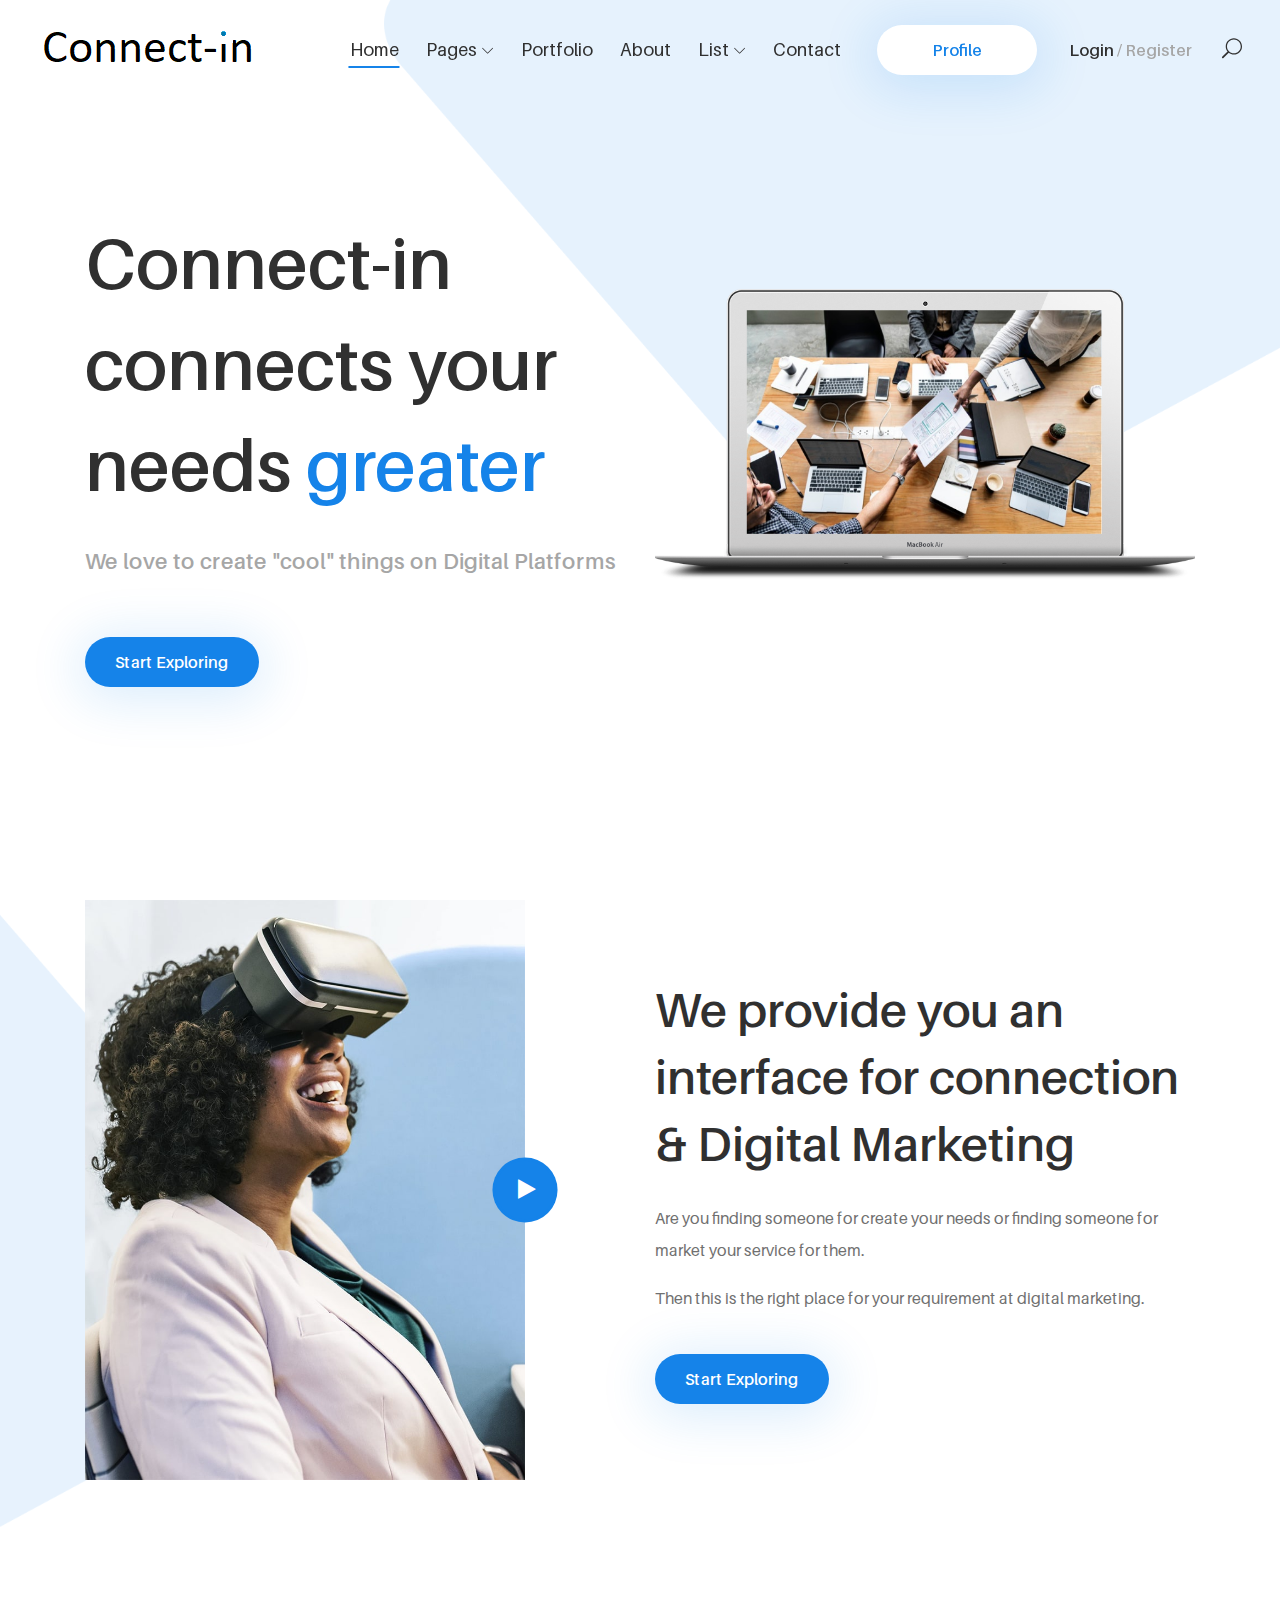
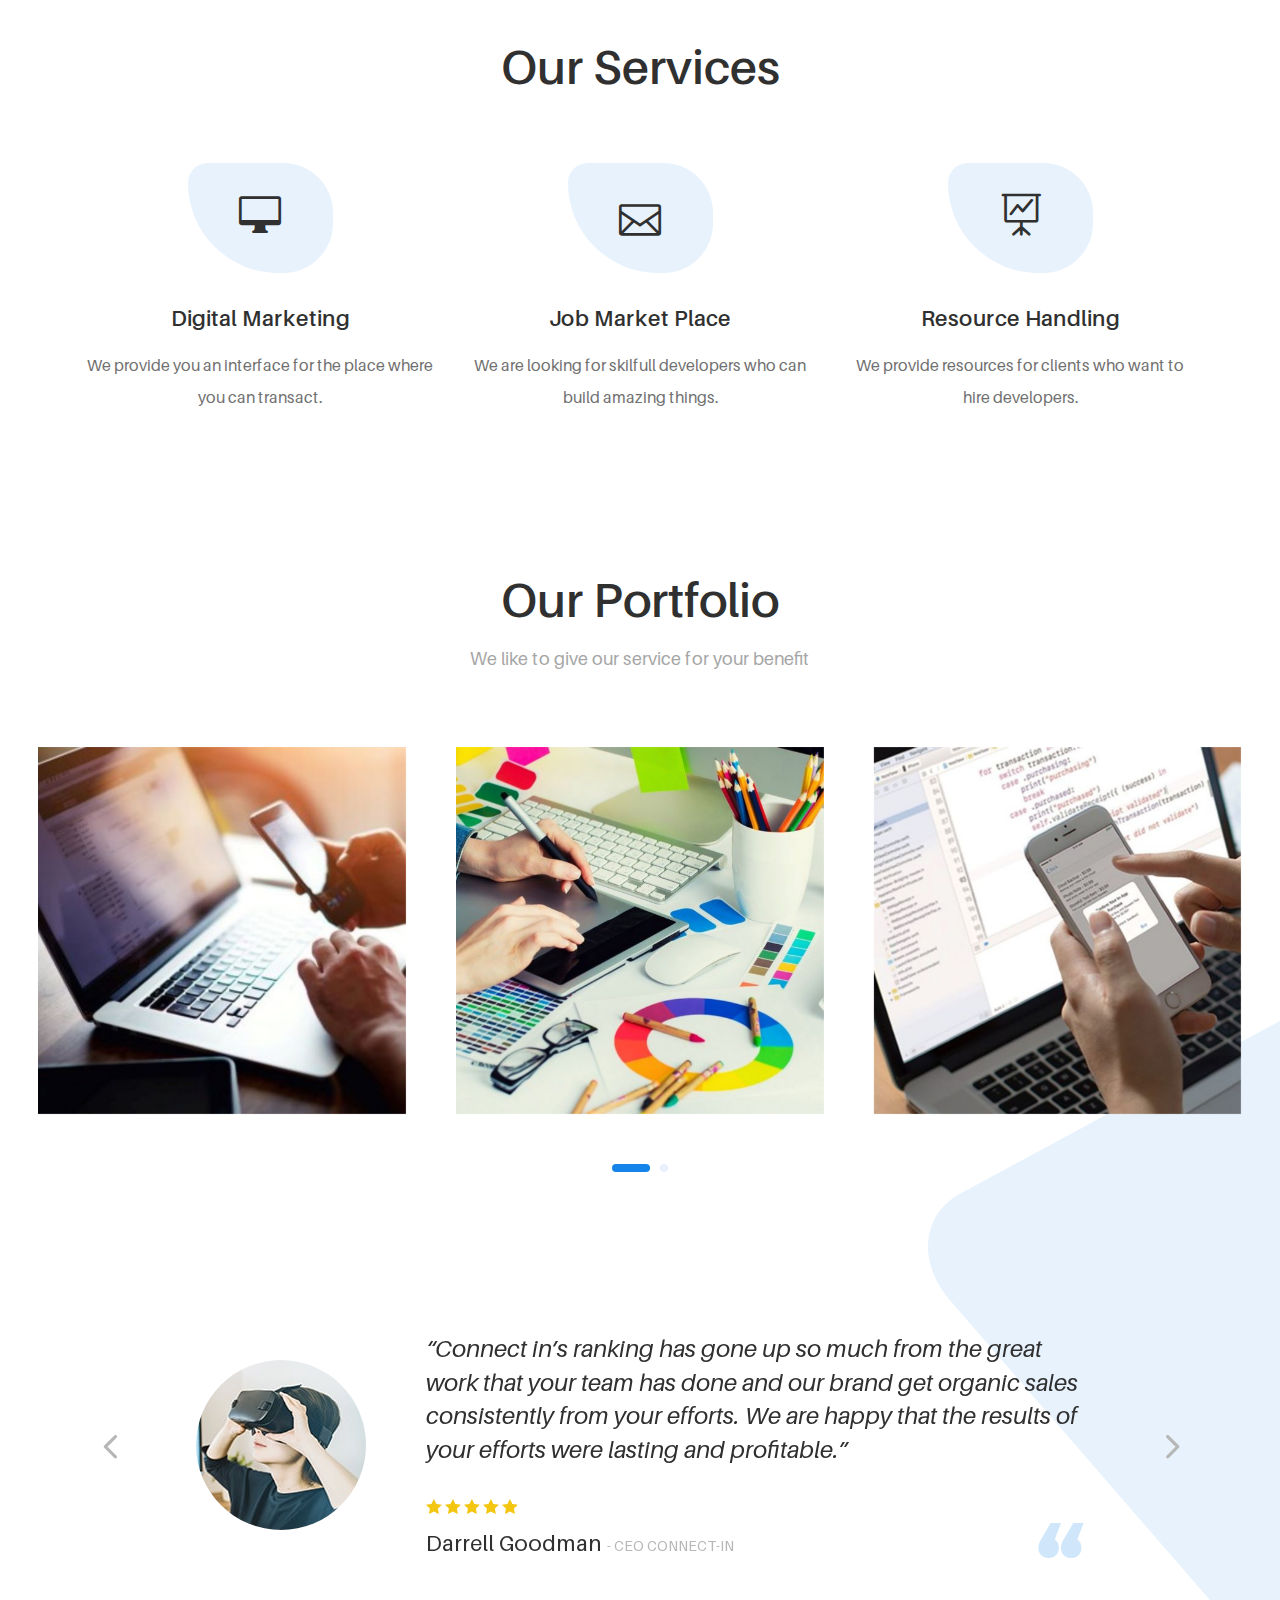
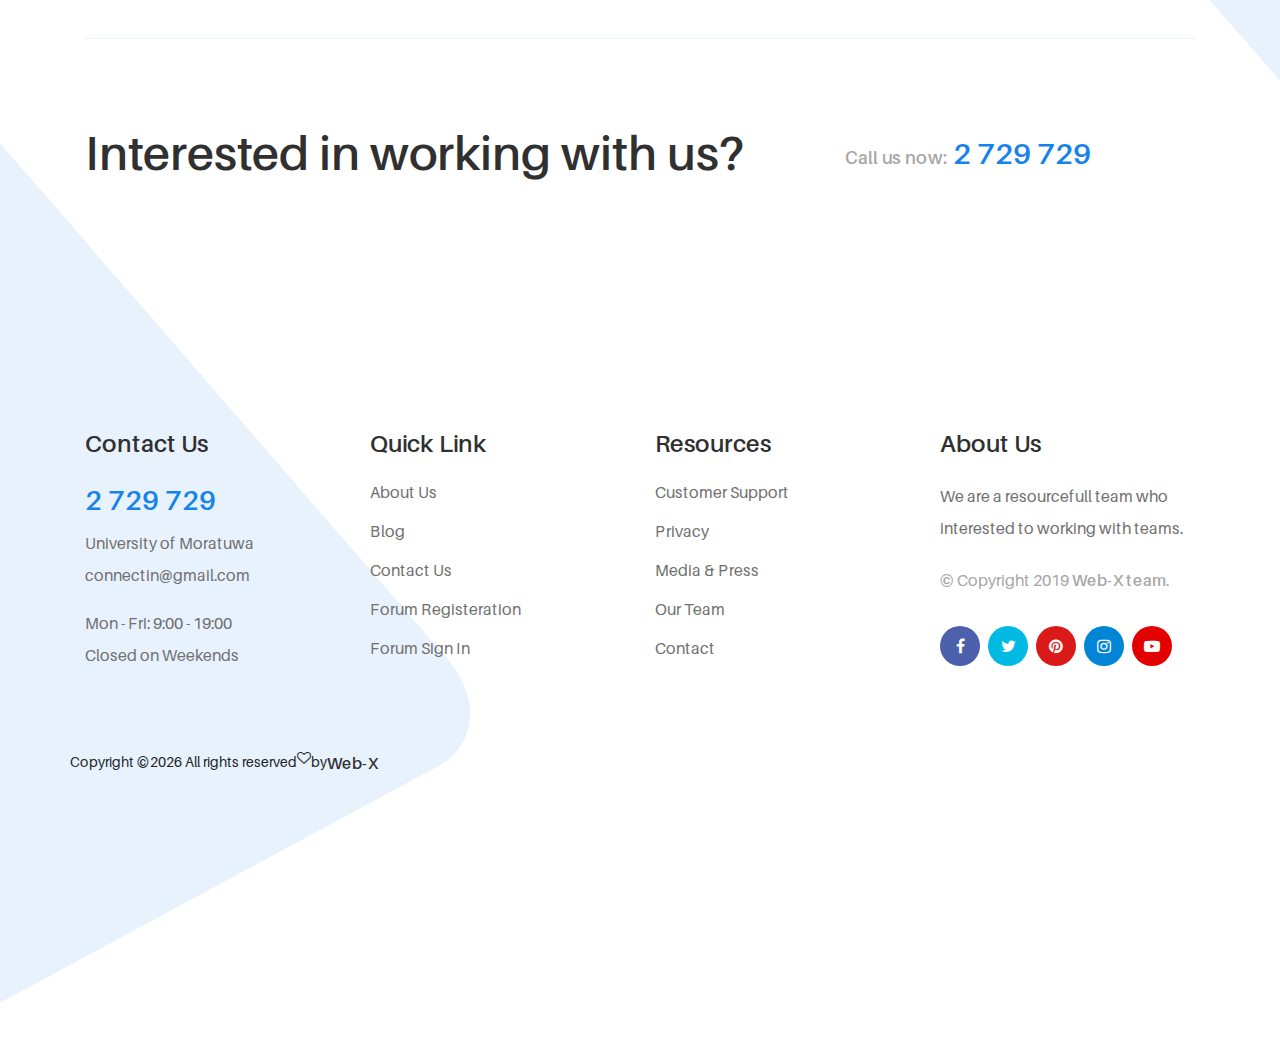
==== commit 47814e80: "some files" ====
--- a/index.html
+++ b/index.html
@@ -104,10 +104,14 @@
                                 </li>
                                 <li><a href="./portfolio.html">Portfolio</a></li>
                                 <li><a href="./about.html">About</a></li>
-                                <li><a href="#">Blog</a>
+                                <li><a href="#">List</a>
                                     <ul class="dropdown">
-                                        <li><a href="./blog.html">- Blog</a></li>
-                                        <li><a href="./single-blog.html">- Blog Details</a></li>
+                                        <li><a href="./blog.html">- All Developers</a></li>
+                                        <li><a href="./Android Developing.html">- Android Developing</a></li>
+                                        <li><a href="./single-blog.html">- Graphic Designing</a></li>
+                                        <li><a href="./single-blog.html">- iOS Developing</a></li>
+                                        <li><a href="./single-blog.html">- Website Developing</a></li>
+                                        <li><a href="./single-blog.html">- Video Editing</a></li>
                                     </ul>
                                 </li>
                                 <li><a href="./contact.html">Contact</a></li>
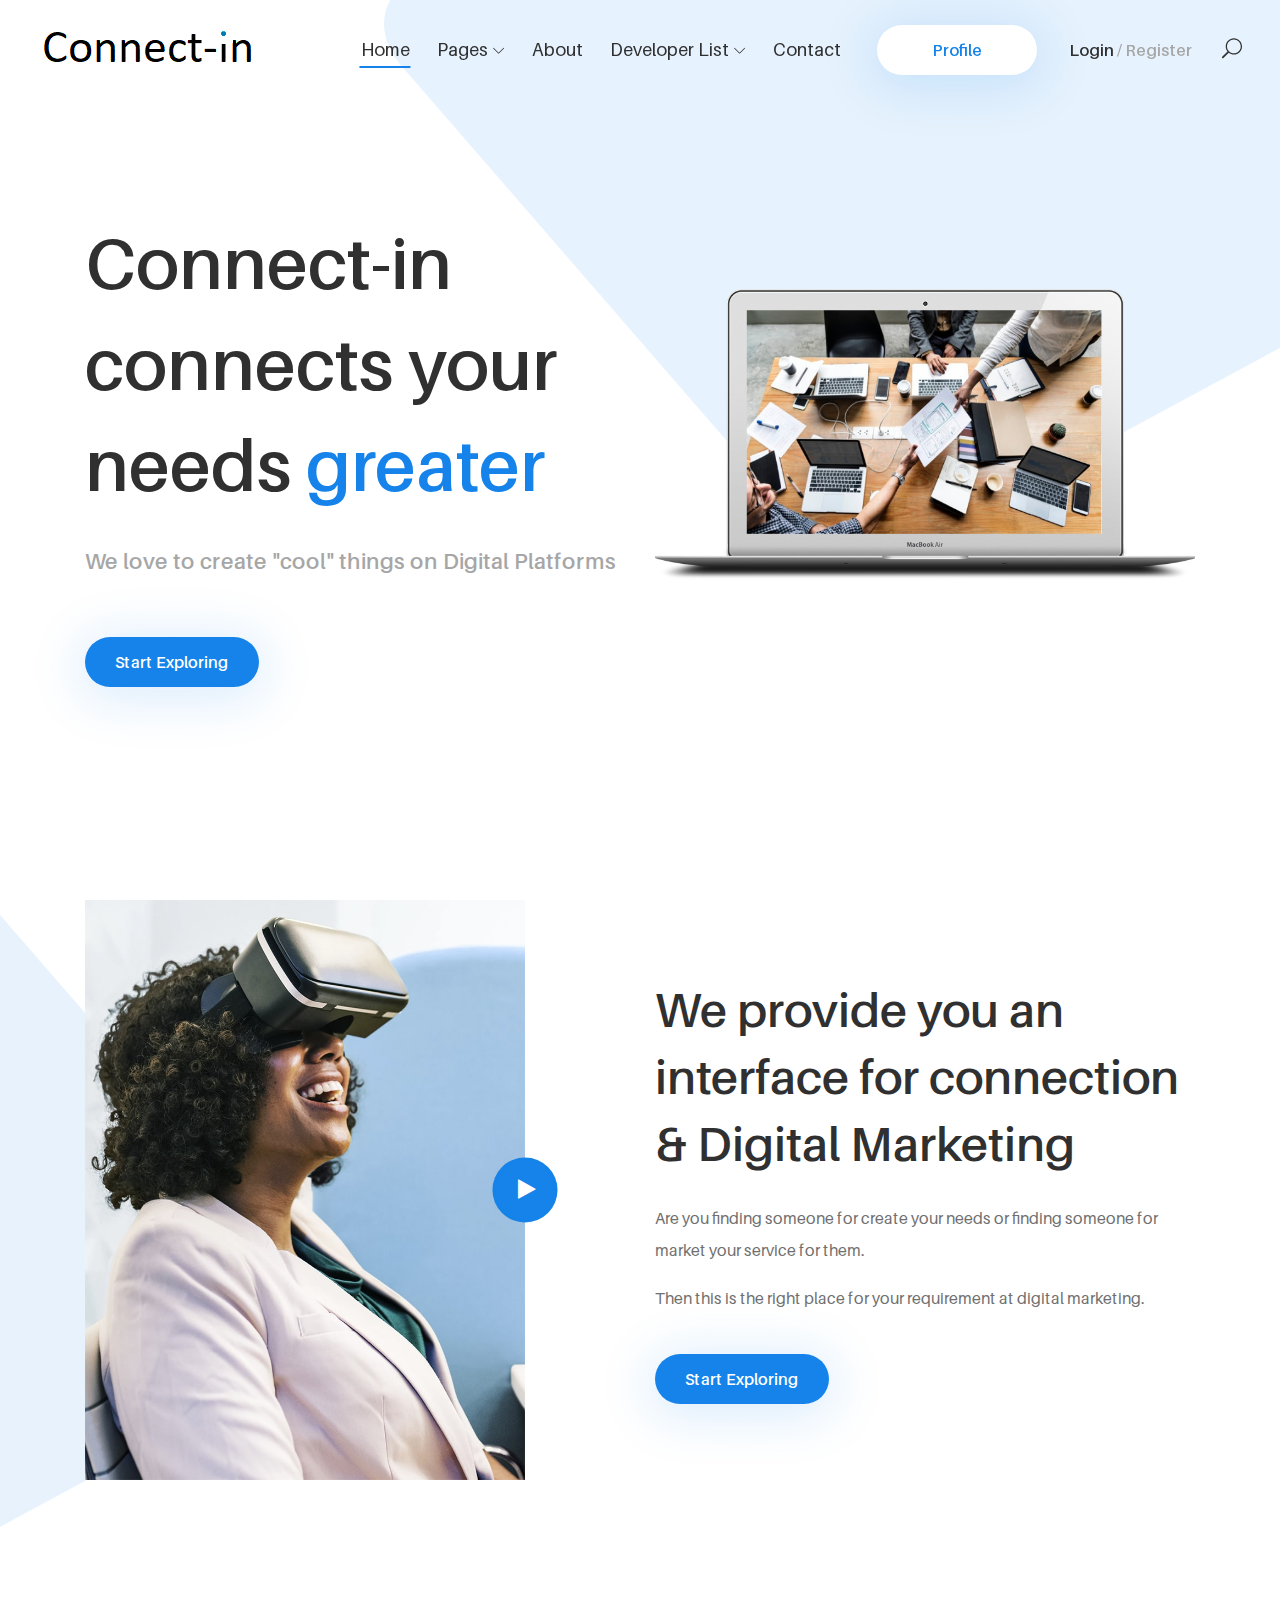
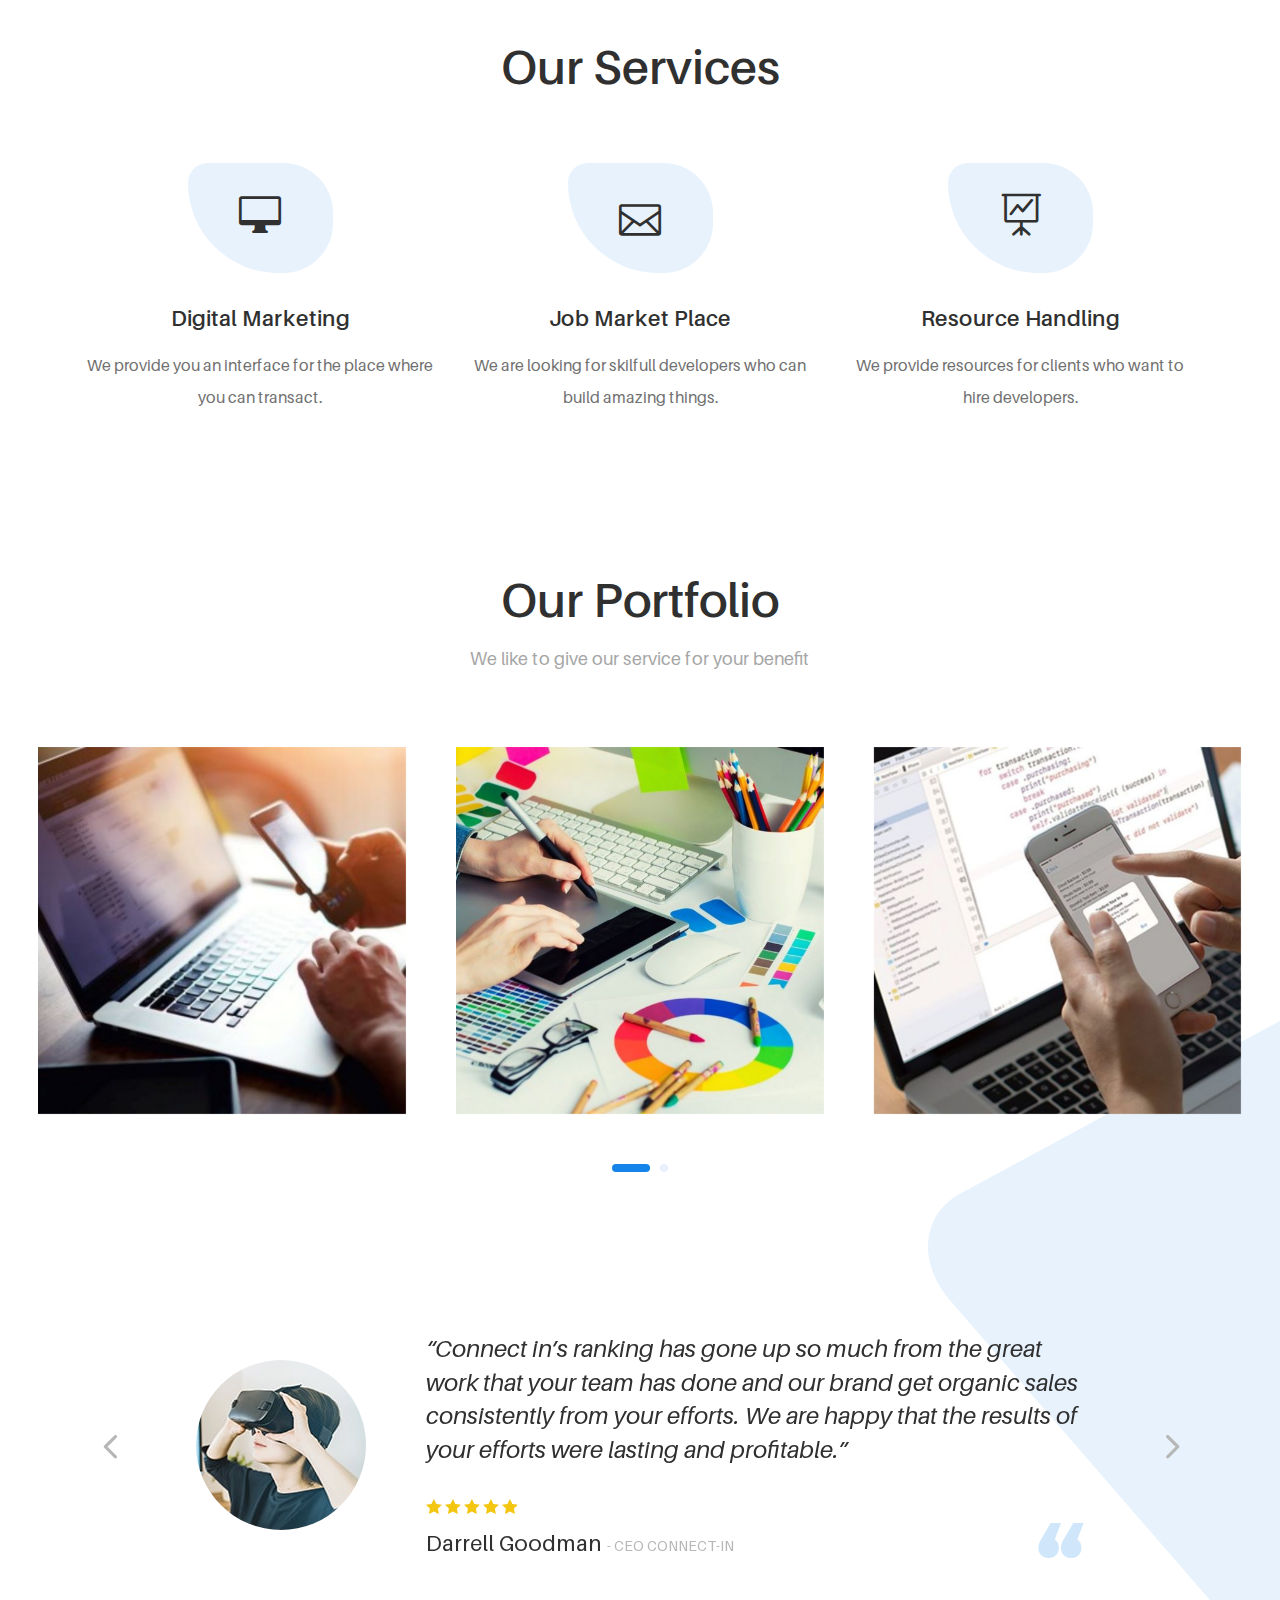
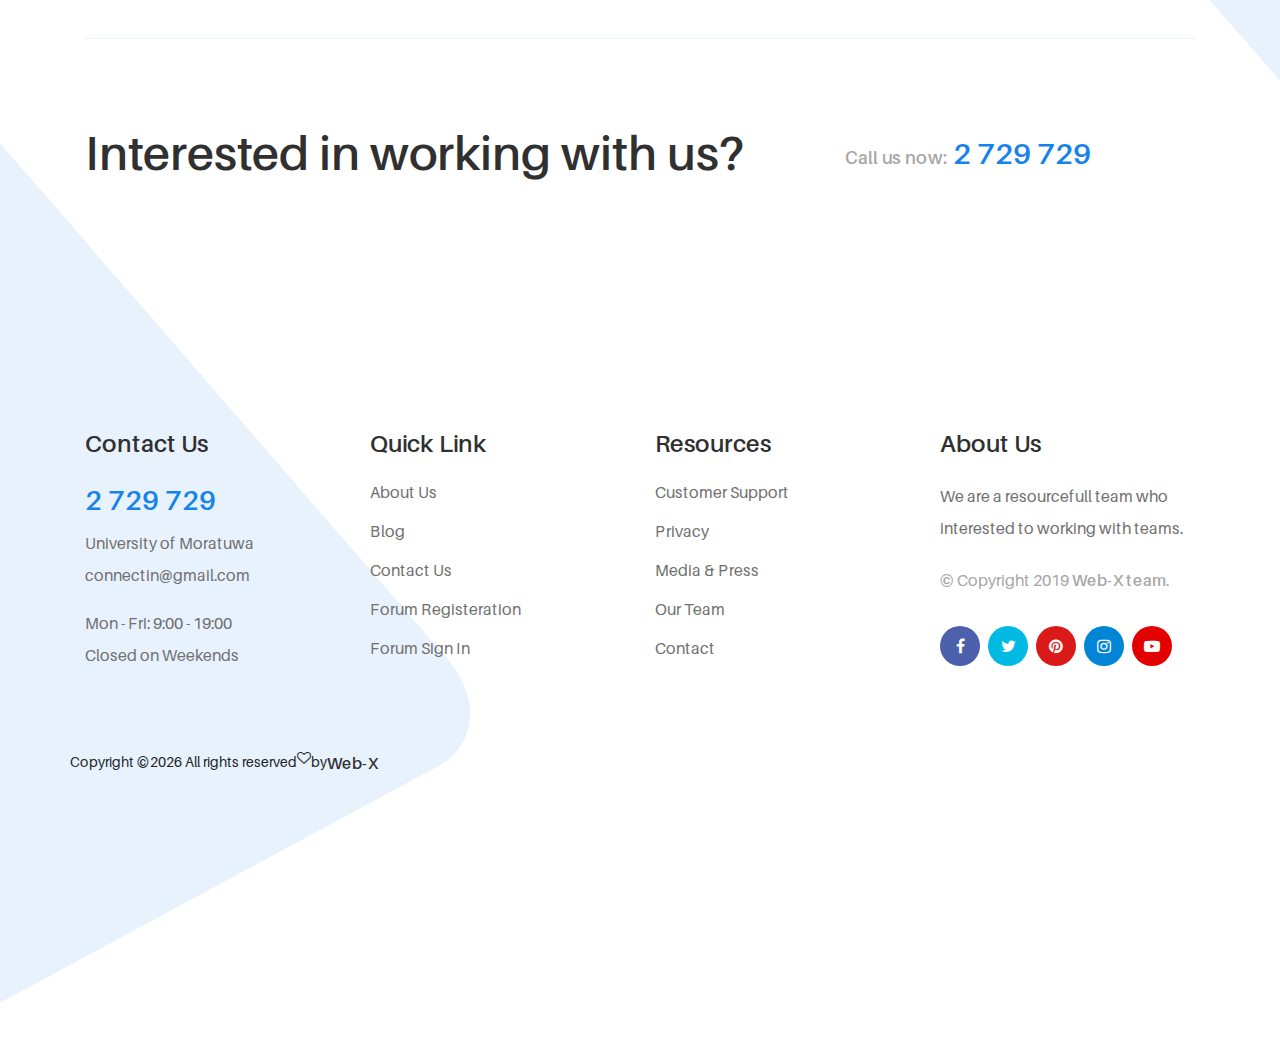
==== commit 08dfe602: "some features" ====
--- a/index.html
+++ b/index.html
@@ -82,36 +82,36 @@
                                         <li><a href="./services.html">- Services</a></li>
                                         <li><a href="./portfolio.html">- Portfolio</a></li>
                                         <li><a href="./portfolio-single.html">- Single Portfolio</a></li>
+                                        <li><a href="#">- Developer List</a>
+                                            <ul class="dropdown">
+                                                <li><a href="./allDevelopers.php">- All Developers</a>
+                                                    <ul class="dropdown">
+                                                        <li><a href="./android.php">- Android Developing</a></li>
+                                                        <li><a href="./graphic.php">- Graphic Designing</a></li>
+                                                        <li><a href="./ios.php">- iOS Developing</a></li>
+                                                        <li><a href="./website.php">- Website Developing</a></li>
+                                                        <li><a href="./video.php">- Video Editing</a></li>
+                                                    </ul>
+                                                </li>
+                                                <!--li><a href="#">- Dropdown Item</a></li>
+                                                <li><a href="#">- Dropdown Item</a></li-->
+                                            </ul>
+                                        </li>
                                         <li><a href="./blog.html">- Blog</a></li>
                                         <li><a href="./single-blog.html">- Blog Details</a></li>
                                         <li><a href="./contact.html">- Contact</a></li>
-                                        <li><a href="#">- Dropdown</a>
-                                            <ul class="dropdown">
-                                                <li><a href="#">- Dropdown Item</a></li>
-                                                <li><a href="#">- Dropdown Item</a>
-                                                    <ul class="dropdown">
-                                                        <li><a href="#">- Even Dropdown</a></li>
-                                                        <li><a href="#">- Even Dropdown</a></li>
-                                                        <li><a href="#">- Even Dropdown</a></li>
-                                                        <li><a href="#">- Even Dropdown</a></li>
-                                                    </ul>
-                                                </li>
-                                                <li><a href="#">- Dropdown Item</a></li>
-                                                <li><a href="#">- Dropdown Item</a></li>
-                                            </ul>
-                                        </li>
                                     </ul>
                                 </li>
-                                <li><a href="./portfolio.html">Portfolio</a></li>
+                                <!--li><a href="./portfolio.html">Portfolio</a></li-->
                                 <li><a href="./about.html">About</a></li>
-                                <li><a href="#">List</a>
+                                <li><a href="#">Developer List</a>
                                     <ul class="dropdown">
-                                        <li><a href="./blog.html">- All Developers</a></li>
-                                        <li><a href="./Android Developing.html">- Android Developing</a></li>
-                                        <li><a href="./single-blog.html">- Graphic Designing</a></li>
-                                        <li><a href="./single-blog.html">- iOS Developing</a></li>
-                                        <li><a href="./single-blog.html">- Website Developing</a></li>
-                                        <li><a href="./single-blog.html">- Video Editing</a></li>
+                                        <li><a href="./allDevelopers.php">- All Developers</a></li>
+                                        <li><a href="./android.php">- Android Developing</a></li>
+                                        <li><a href="./graphic.php">- Graphic Designing</a></li>
+                                        <li><a href="./ios.php">- iOS Developing</a></li>
+                                        <li><a href="./website.php">- Website Developing</a></li>
+                                        <li><a href="./video.php">- Video Editing</a></li>
                                     </ul>
                                 </li>
                                 <li><a href="./contact.html">Contact</a></li>
@@ -359,13 +359,13 @@
                         </div>
                         <!-- View More -->
                         <div class="view-more-btn">
-                            <a href="#" data-toggle="tooltip" data-placement="top" title="view more"><i class="arrow_right"></i></a>
+                            <a href="android.php" data-toggle="tooltip" data-placement="top" title="view more"><i class="arrow_right"></i></a>
                         </div>
                     </div>
 
                     <!-- Single Portfolio Slide -->
                     <div class="single-portfolio-slide">
-                        <img src="./img/bg-img/Graphic design.jpg" alt="">
+                        <img src="./img/bg-img/Graphic_design.jpg" alt="">
                         <!-- Overlay Effect -->
                         <div class="overlay-effect">
                             <h4>Graphic Designing</h4>
@@ -373,7 +373,7 @@
                         </div>
                         <!-- View More -->
                         <div class="view-more-btn">
-                            <a href="#" data-toggle="tooltip" data-placement="top" title="view more"><i class="arrow_right"></i></a>
+                            <a href="graphic.php" data-toggle="tooltip" data-placement="top" title="view more"><i class="arrow_right"></i></a>
                         </div>
                     </div>
 
@@ -387,13 +387,13 @@
                         </div>
                         <!-- View More -->
                         <div class="view-more-btn">
-                            <a href="#" data-toggle="tooltip" data-placement="top" title="view more"><i class="arrow_right"></i></a>
+                            <a href="ios.php" data-toggle="tooltip" data-placement="top" title="view more"><i class="arrow_right"></i></a>
                         </div>
                     </div>
 
                     <!-- Single Portfolio Slide -->
                     <div class="single-portfolio-slide">
-                        <img src="./img/bg-img/Website developing.jpg" alt="">
+                        <img src="./img/bg-img/Website_developing.jpg" alt="">
                         <!-- Overlay Effect -->
                         <div class="overlay-effect">
                             <h4>Website Developing</h4>
@@ -401,13 +401,13 @@
                         </div>
                         <!-- View More -->
                         <div class="view-more-btn">
-                            <a href="#" data-toggle="tooltip" data-placement="top" title="view more"><i class="arrow_right"></i></a>
+                            <a href="website.php" data-toggle="tooltip" data-placement="top" title="view more"><i class="arrow_right"></i></a>
                         </div>
                     </div>
 
                     <!-- Single Portfolio Slide -->
                     <div class="single-portfolio-slide">
-                        <img src="./img/bg-img/Video editing.jpg" alt="">
+                        <img src="./img/bg-img/Video_editing.jpg" alt="">
                         <!-- Overlay Effect -->
                         <div class="overlay-effect">
                             <h4>Video Editing</h4>
@@ -415,7 +415,7 @@
                         </div>
                         <!-- View More -->
                         <div class="view-more-btn">
-                            <a href="#" data-toggle="tooltip" data-placement="top" title="view more"><i class="arrow_right"></i></a>
+                            <a href="video.php" data-toggle="tooltip" data-placement="top" title="view more"><i class="arrow_right"></i></a>
                         </div>
                     </div>
 
--- a/style.css
+++ b/style.css
@@ -532,7 +532,7 @@
         .classy-nav-container .classy-navbar .classynav ul li a {
           font-size: 14px; } }
     .classy-nav-container .classy-navbar .classynav ul li.cn-dropdown-item ul li a {
-      font-size: 16px;
+      font-size: 15px;
       text-transform: capitalize;
       height: 42px;
       line-height: 42px;
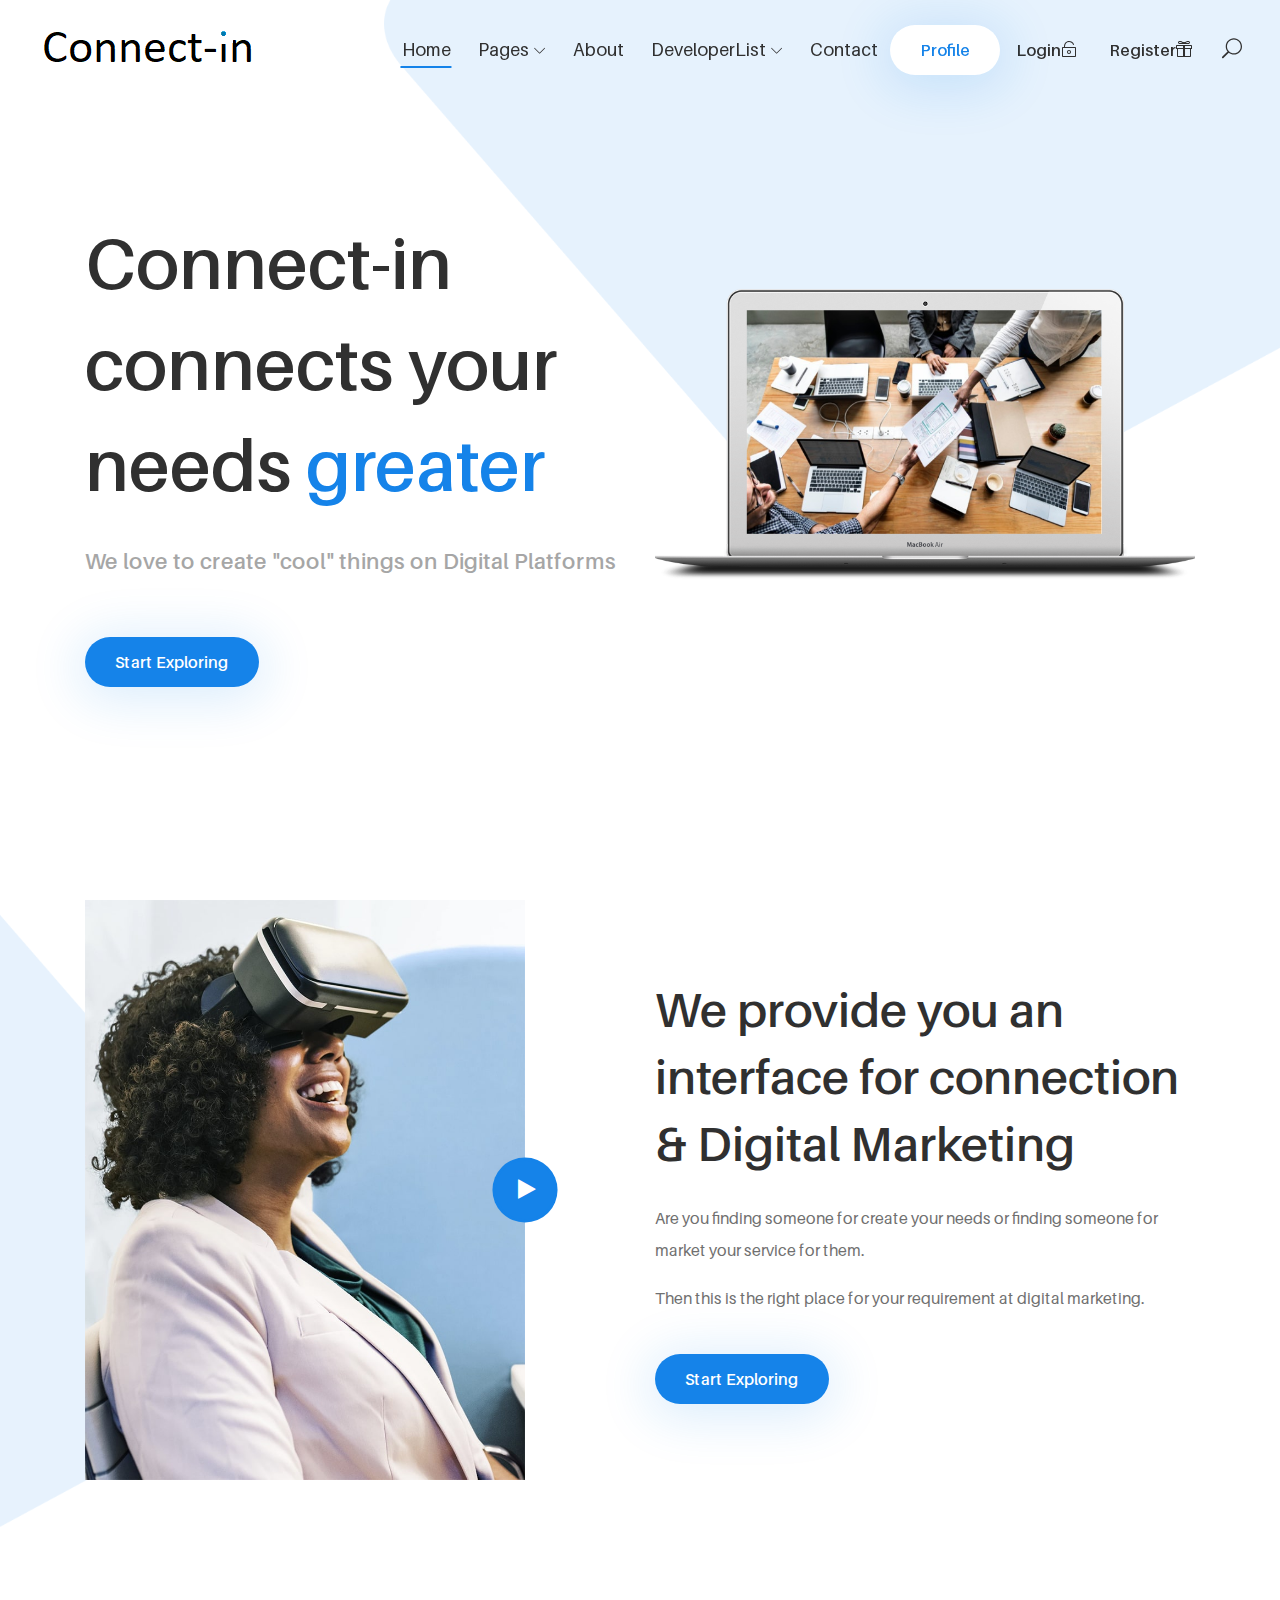
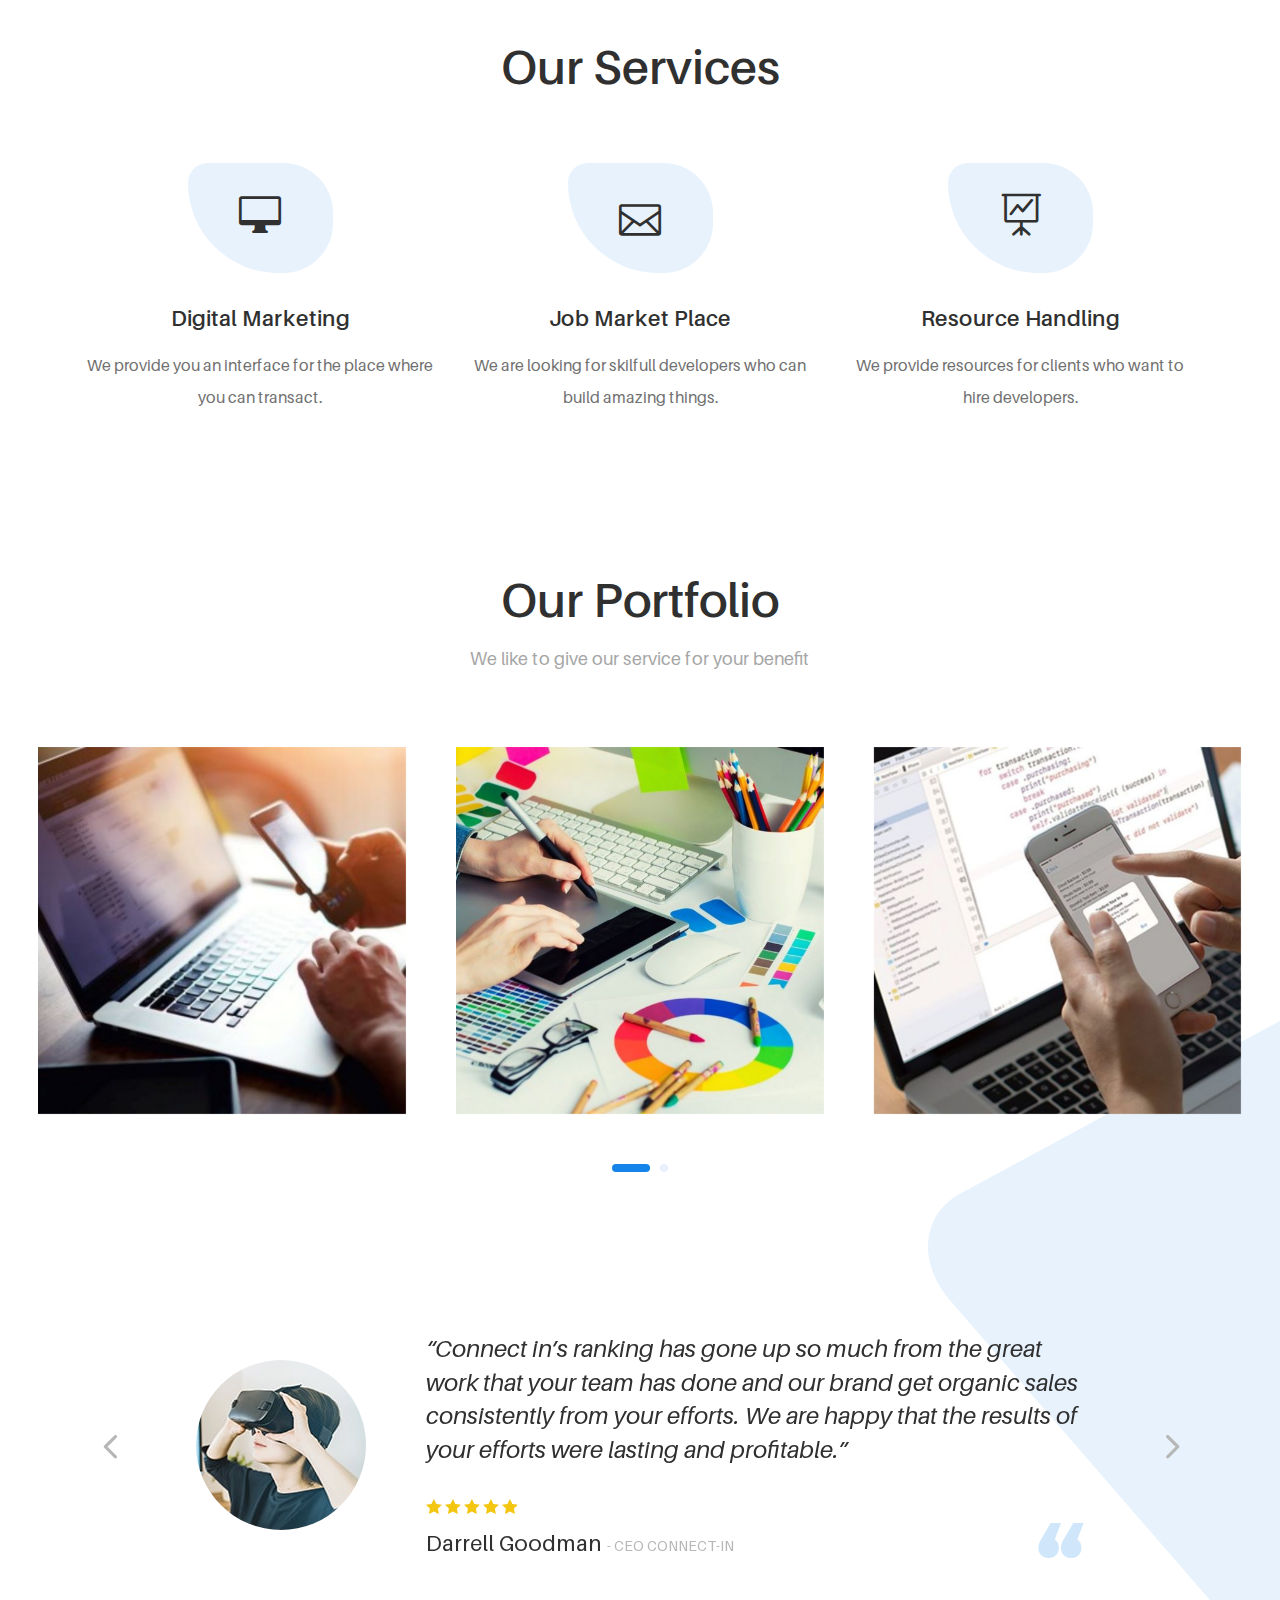
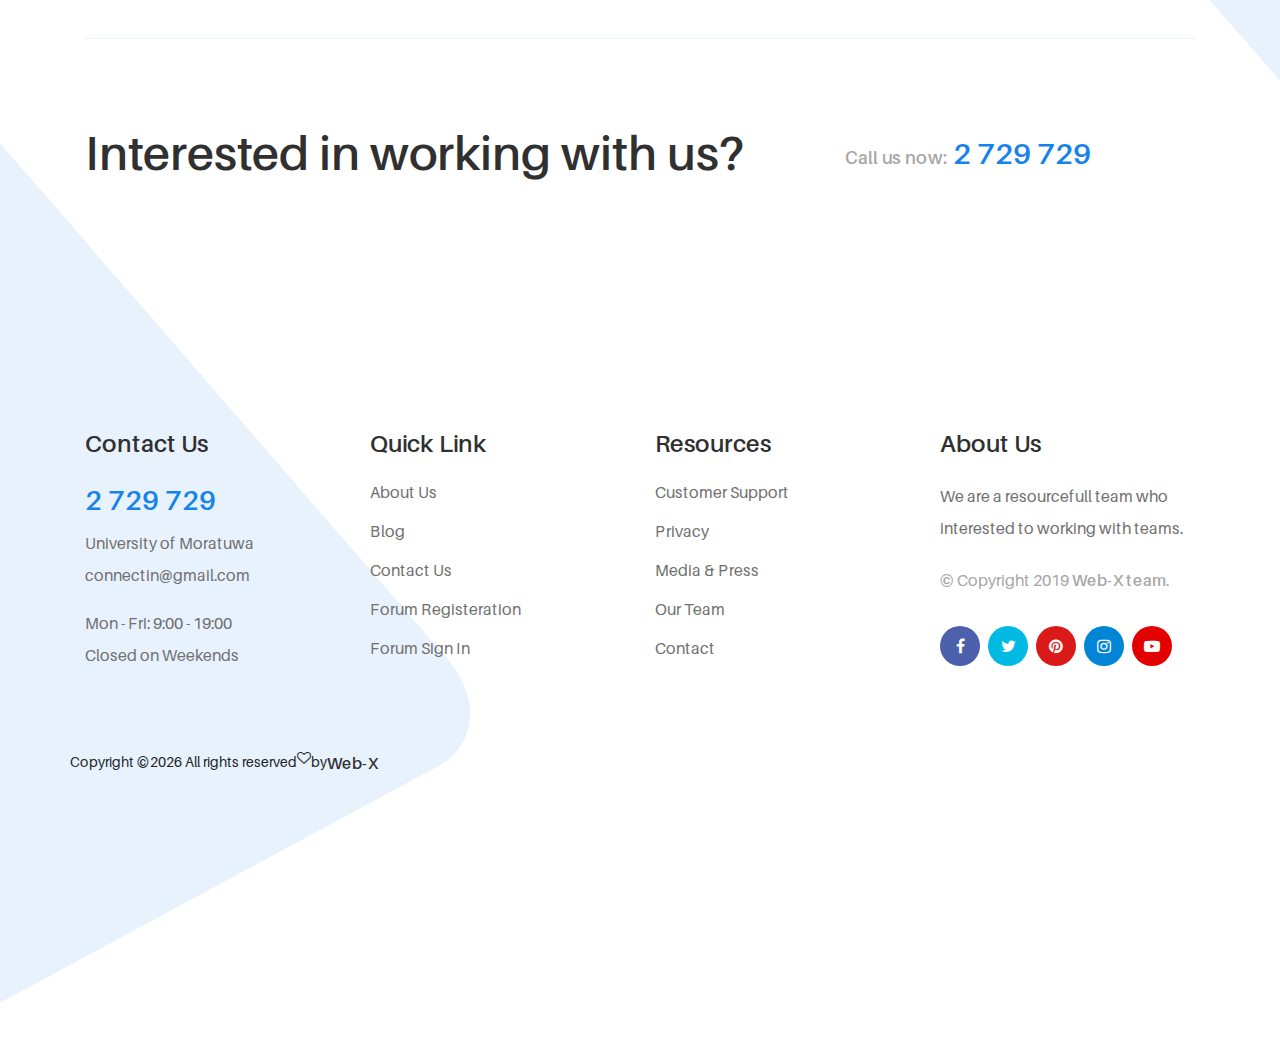
==== commit 72622157: "some features of header" ====
--- a/index.html
+++ b/index.html
@@ -104,7 +104,7 @@
                                 </li>
                                 <!--li><a href="./portfolio.html">Portfolio</a></li-->
                                 <li><a href="./about.html">About</a></li>
-                                <li><a href="#">Developer List</a>
+                                <li><a href="#">DeveloperList</a>
                                     <ul class="dropdown">
                                         <li><a href="./allDevelopers.php">- All Developers</a></li>
                                         <li><a href="./android.php">- Android Developing</a></li>
@@ -117,14 +117,17 @@
                                 <li><a href="./contact.html">Contact</a></li>
                             </ul>
 
-                            <!-- Get A Quote -->
-                            <div class="get-a-quote ml-4 mr-3">
+                            <!-- Profile -->
+                            <div class="get-a-quote"margin-right: 0px;margin-left: 0px;>
                                 <a href="./profile-master/index.html" class="btn uza-btn">Profile </a>
                             </div>
 
                             <!-- Login / Register -->
                             <div class="login-register-btn mx-3">
-                                <a href="register.html">Login <span>/ Register</span></a>
+                                <a href="login.html">Login<i class="icon_lock-open_alt"></i></a>    
+                            </div>
+                            <div class="login-register-btn mx-3">
+                                <a href="register.html">Register<i class="icon_gift_alt"></i></a>
                             </div>
 
                             <!-- Search Icon -->
--- a/style.css
+++ b/style.css
@@ -397,7 +397,7 @@
 .uza-btn {
   position: relative;
   z-index: 1;
-  min-width: 160px;
+  min-width: 50px;
   height: 50px;
   line-height: 50px;
   font-size: 16px;
